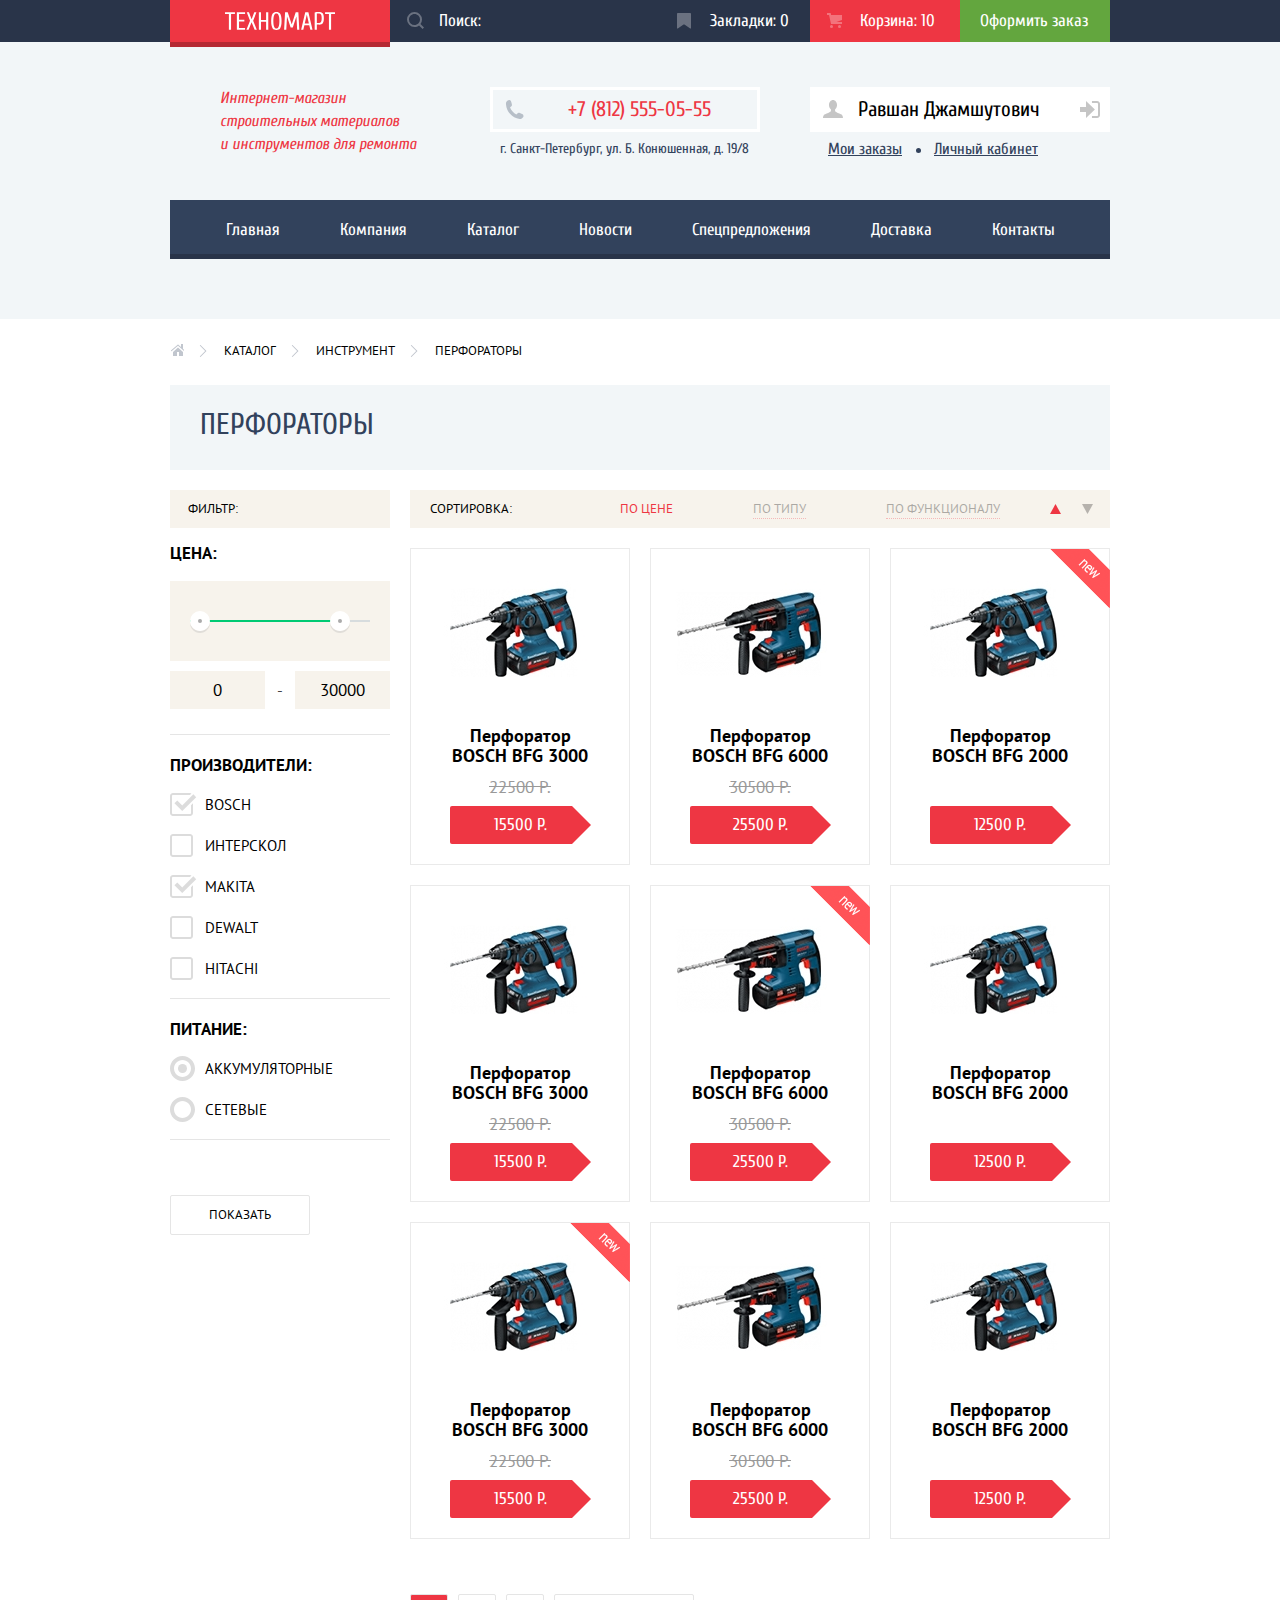
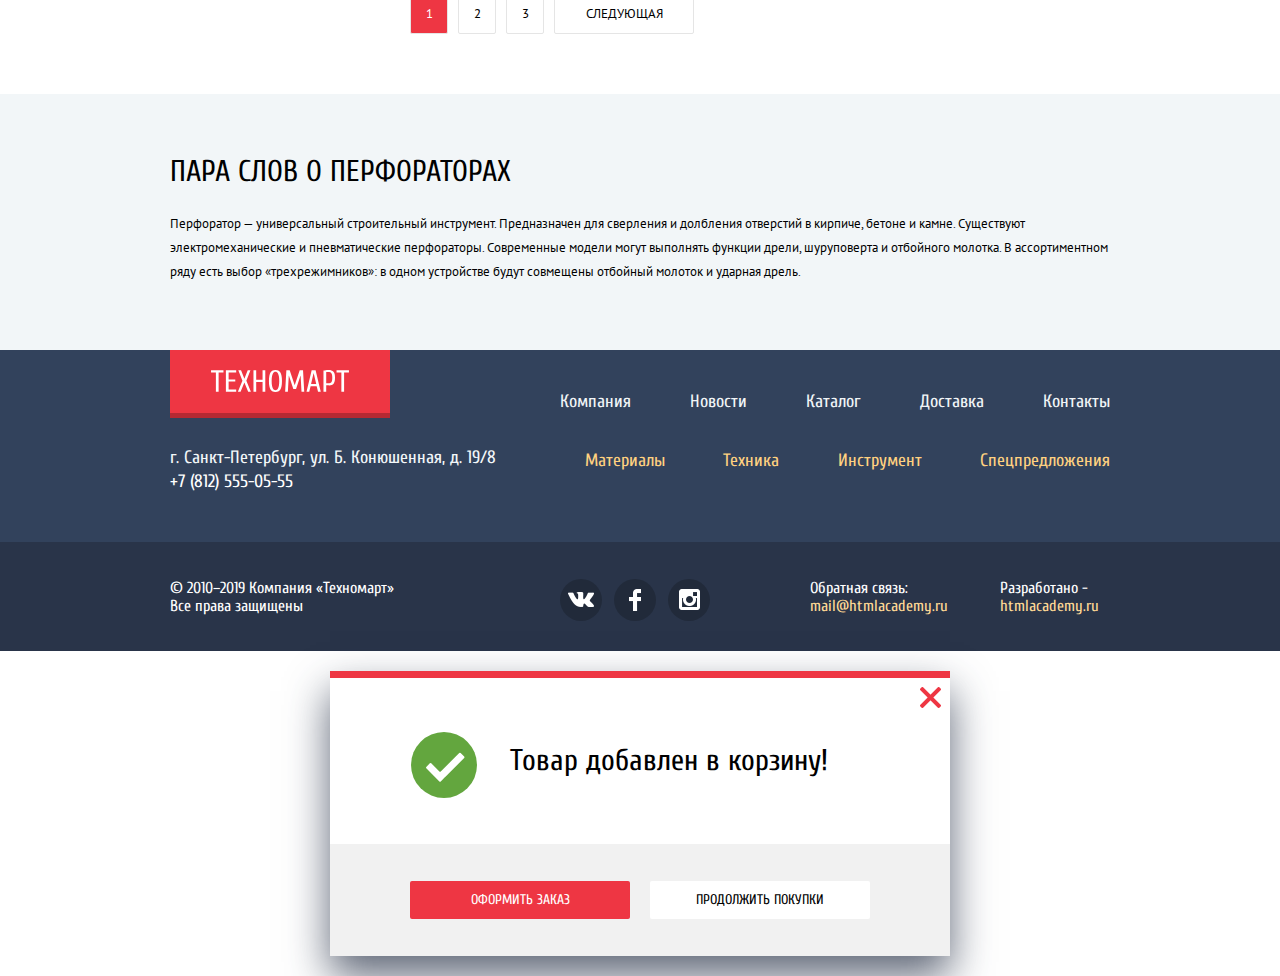
==== catalog.html @ ff00a072 "Правки высоты блоков" ====
<!DOCTYPE html>
<html lang="ru">
	<head>
		<meta charset="UTF-8">
		<title>Техномарт: Каталог</title>
		<link href="https://fonts.googleapis.com/css?family=Cuprum:400,400i,700%7cPT+Sans:400,700&amp;subset=cyrillic" rel="stylesheet">
    	<link rel="stylesheet" href="css/normalize.css">
    	<link rel="stylesheet" href="css/style.css">
	</head>
	<body>
		<header class="catalog-page page-header">
		<div class="header-top-wrapper">
			<div class="header-top container">
				<a href="index.html" class="logo header-logo"><img src="img/svg/logo-technomart.svg" alt="Логотип магазина Техномарт" width="110" height="18"></a>
			
				<form class="search-form" action="https://echo.htmlacademy.ru">
					<input class="user-search" type="search" id="user-search" name="search" placeholder="Поиск:">
					<label class="search-label" for="user-search"><span class="visually-hidden">Поиск</span></label>
				</form>
			
				<a class="bookmarks" href="#">Закладки: 0</a>
				<a class="basket basket-active" href="#">Корзина: 10</a>
				<a class="place-an-order" href="#">Оформить заказ</a>
			</div>
		</div>

		<div class="inner header-middle container">
			<p class="header-description">
				Интернет-магазин<br>
				строительных материалов<br>
				и инструментов для ремонта<br>
			</p>
			<div class="header-contacts">
				<a class="header-phone" href="tel:+78125550555">+7 (812) 555-05-55</a>
				<p>г. Санкт-Петербург, ул. Б. Конюшенная, д. 19/8</p>
			</div>
			<div class="user-navigation">
				<a class="user-name" href="#"><span>Равшан Джамшутович</span></a>
				<ul class="loged-user-navigation">
					<li class="my-orders"><a href="#">Мои заказы</a></li>
					<li class="my-office"><a href="#">Личный кабинет</a></li>
				</ul>
			</div>
		</div>

		<div class="container">
			<nav class="main-navigation">
				<ul class="site-navigation">
					<li><a href="index.html">Главная</a></li>
					<li><a href="#">Компания</a></li>
					<li><a class="current-page">Каталог</a></li>
					<li><a href="#">Новости</a></li>
					<li><a href="#">Спецпредложения</a></li>
					<li><a href="#">Доставка</a></li>
					<li><a href="#">Контакты</a></li>
				</ul>
			</nav>
		</div>
		</header>
		<main>
			<ul class="breadcrumbs container">
				<li><a class="breadcrumb-index" href="index.html"><span class="visually-hidden">Главная</span></a></li>
				<li><a href="#">Каталог</a></li>
				<li><a href="#">Инструмент</a></li>
				<li class="breadcrumbs-current"><a>Перфораторы</a></li>
			</ul>

			<div class="perforators container">

				<h1>Перфораторы</h1>

				<div class="filters-and-catalog">
					<section class="filters">
						<h2 class="visually-hidden">Фильтры товаров</h2>
						<form class="filter" action="https://echo.htmlacademy.ru" method="get">
							<p>Фильтр:</p>
						
							<fieldset class="price-filter">
								<legend>Цена:</legend>
								<div class="price-filter_range-dots">
									<span class="range-dot-min"></span>
									<div class="line"></div>
									<span class="range-dot-max"></span>
									<div class="line-after"></div>
								</div>
								<div class="range-dot-output">
									<div class="range-output range-output-min">
										<label>
											<span class="visually-hidden">Минимальная цена</span>
											<input type="text" class="output-min-price" name="min-price" value="0">
										</label>
									</div>
									<span class="output-spacing">-</span>
									<div class="range-output range-output-max">
										<label>
											<span class="visually-hidden">Максимальная цена</span>
											<input type="text" class="output-max-price" name="max-price" value="30000">
										</label>
									</div>
								</div> 
							</fieldset>
					
							<fieldset class="manufacturers-filter">
								<legend>Производители:</legend>
								<ul>
									<li class="filter-option">
										<input class="visually-hidden filter-input-checkbox" type="checkbox" name="bosch" id="filter-bosch" checked>
										<label for="filter-bosch">Bosch</label>
									</li>
									<li class="filter-option">
										<input class="visually-hidden filter-input-checkbox" type="checkbox" name="interskol" id="filter-interskol">
										<label for="filter-interskol">Интерскол</label>
									</li>
									<li class="filter-option">
										<input class="visually-hidden filter-input-checkbox" type="checkbox" name="makita" id="filter-makita" checked>
										<label for="filter-makita">Makita</label>
									</li>
									<li class="filter-option">
										<input class="visually-hidden filter-input-checkbox" type="checkbox" name="dewalt" id="filter-dewalt">
										<label for="filter-dewalt">Dewalt</label>
									</li>
									<li class="filter-option">
										<input class="visually-hidden filter-input-checkbox" type="checkbox" name="hitachi" id="filter-hitachi">
										<label for="filter-hitachi">Hitachi</label>
									</li>
								</ul>
							</fieldset>
					
							<fieldset class="power-filter">
								<legend>Питание:</legend>
								<ul>
									<li class="filter-option">
										<input class="visually-hidden filter-input-radio" type="radio" name="product-power" value="battery" id="filter-battery" checked>
										<label for="filter-battery">Аккумуляторные</label>
									</li>
									<li class="filter-option">
										<input class="visually-hidden filter-input-radio" type="radio" name="product-power" value="elec" id="filter-elec">
										<label for="filter-elec">Сетевые</label>
									</li>
								</ul>
							</fieldset>
							<button class="btn filter-button" type="submit">Показать</button>
						</form>
					</section>
					
					<div class="sorting-and-catalog">
						
						<div class="sorting">
							<h3>Сортировка:</h3>
							<div class="sorting-categories">
								<a class="sorting-active" href="#">По цене</a>
								<a href="#">По типу</a>
								<a href="#">По функционалу</a>
							</div>
							<div class="sorting-direction">
								<a href="#" class="sorting-up sorting-active">
									<span class="visually-hidden">По возрастанию</span>
									<svg xmlns="http://www.w3.org/2000/svg" width="11" height="10" viewBox="0 0 11 10"><path fill="#231f20" d="M5.5 0L0 10h11z"/></svg>
								</a>	
								<a href="#" class="sorting-down">
									<span class="visually-hidden">По убыванию</span>
									<svg xmlns="http://www.w3.org/2000/svg" width="11" height="10" viewBox="0 0 11 10"><path fill="#231f20" d="M5.5 10L0 0h11"/></svg>
								</a>
							</div>
						</div>
					
					
						<section class="catalog">
							<h2 class="visually-hidden">Список товаров</h2>
							<ul class="catalog-list">
								
								<li class="catalog-item">
									<h3>
										<a class="product-name" href="#">
											Перфоратор BOSCH BFG 3000
										</a>
									</h3>
									
									<div class="catalog-item-img">
										<img src="img/perf3000.jpg" alt="Товар1" width="218" height="170">
									</div>
									<p class="catalog-item-price">
										<span class="old-price">22500 Р.</span>
										<span class="price-btn btn">15500 Р.</span>
									</p>
									<div class="hover-actions">
										<a href="#" class="buy">Купить</a>
										<a href="#" class="to-bookmarks">В закладки</a>
									</div>
								</li>
					
								<li class="catalog-item">
									<h3>
										<a class="product-name" href="#">
											Перфоратор BOSCH BFG 6000
										</a>
									</h3>
									
									<div class="catalog-item-img">
										<img src="img/perf6000.jpg" alt="Товар2" width="218" height="170">
									</div>
									<p class="catalog-item-price">
										<span class="old-price">30500 Р.</span>
										<span class="price-btn btn">25500 Р.</span>
									</p>
									<div class="hover-actions">
										<a href="#" class="buy">Купить</a>
										<a href="#" class="to-bookmarks">В закладки</a>
									</div>
								</li>
					
								<li class="catalog-item">
									<div class="new"><span class="visually-hidden">Новинка</span></div>
									<h3>
										<a class="product-name" href="#">
											Перфоратор BOSCH BFG 2000
										</a>
									</h3>
									
									<div class="catalog-item-img">
										<img src="img/perf2000.jpg" alt="Товар3" width="218" height="170">
									</div>
									<p class="catalog-item-price">
										<span class="price-btn btn">12500 Р.</span>
									</p>
									<div class="hover-actions">
										<a href="#" class="buy">Купить</a>
										<a href="#" class="to-bookmarks">В закладки</a>
									</div>
								</li>
					
								<li class="catalog-item">
									<h3>
										<a class="product-name" href="#">
											Перфоратор BOSCH BFG 3000
										</a>
									</h3>
									
									<div class="catalog-item-img">
										<img src="img/perf3000.jpg" alt="Товар4" width="218" height="170">
									</div>
									<p class="catalog-item-price">
										<span class="old-price">22500 Р.</span>
										<span class="price-btn btn">15500 Р.</span>
									</p>
									<div class="hover-actions">
										<a href="#" class="buy">Купить</a>
										<a href="#" class="to-bookmarks">В закладки</a>
									</div>
								</li>
					
								<li class="catalog-item">
									<div class="new"><span class="visually-hidden">Новинка</span></div>
									<h3>
										<a class="product-name" href="#">
											Перфоратор BOSCH BFG 6000
										</a>
									</h3>
									
									<div class="catalog-item-img">
										<img src="img/perf6000.jpg" alt="Товар5" width="218" height="170">
									</div>
									<p class="catalog-item-price">
										<span class="old-price">30500 Р.</span>
										<span class="price-btn btn">25500 Р.</span>
									</p>
									<div class="hover-actions">
										<a href="#" class="buy">Купить</a>
										<a href="#" class="to-bookmarks">В закладки</a>
									</div>
								</li>
					
								<li class="catalog-item">
									<h3>
										<a class="product-name" href="#">
											Перфоратор BOSCH BFG 2000
										</a>
									</h3>
									
									<div class="catalog-item-img">
										<img src="img/perf2000.jpg" alt="Товар6" width="218" height="170">
									</div>
									<p class="catalog-item-price">
										<span class="price-btn btn">12500 Р.</span>
									</p>
									<div class="hover-actions">
										<a href="#" class="buy">Купить</a>
										<a href="#" class="to-bookmarks">В закладки</a>
									</div>
								</li>
					
								<li class="catalog-item">
									<div class="new"><span class="visually-hidden">Новинка</span></div>
									<h3>
										<a class="product-name" href="#">
											Перфоратор BOSCH BFG 3000
										</a>
									</h3>
									
									<div class="catalog-item-img">
										<img src="img/perf3000.jpg" alt="Товар7" width="218" height="170">
									</div>
									<p class="catalog-item-price">
										<span class="old-price">22500 Р.</span>
										<span class="price-btn btn">15500 Р.</span>
									</p>
									<div class="hover-actions">
										<a href="#" class="buy">Купить</a>
										<a href="#" class="to-bookmarks">В закладки</a>
									</div>
								</li>
					
								<li class="catalog-item">
									<h3>
										<a class="product-name" href="#">
											Перфоратор BOSCH BFG 6000
										</a>
									</h3>
									
									<div class="catalog-item-img">
										<img src="img/perf6000.jpg" alt="Товар8" width="218" height="170">
									</div>
									<p class="catalog-item-price">
										<span class="old-price">30500 Р.</span>
										<span class="price-btn btn">25500 Р.</span>
									</p>
									<div class="hover-actions">
										<a href="#" class="buy">Купить</a>
										<a href="#" class="to-bookmarks">В закладки</a>
									</div>
								</li>
					
								<li class="catalog-item">
									<h3>
										<a class="product-name" href="#">
											Перфоратор BOSCH BFG 2000
										</a>
									</h3>
									<div class="hover-actions">
										<a href="#" class="buy">Купить</a>
										<a href="#" class="to-bookmarks">В закладки</a>
									</div>
									
									<p class="catalog-item-price">
										<span class="price-btn btn">12500 Р.</span>
									</p>
									<div class="catalog-item-img">
										<img src="img/perf2000.jpg" alt="Товар9" width="218" height="170">
									</div>
								</li>
							</ul>
						</section>
					</div>
				</div>
			</div>

				<div class="container">
					<ul class="pagination-list">
						<li><a class="pagination-item pagination-item-current">1</a></li>
						<li><a class="pagination-item" href="#">2</a></li>
						<li><a class="pagination-item" href="#">3</a></li>
						<li><a class="pagination-item pagination-next" href="#">Следующая</a></li>
					</ul>
				</div>
			

			<section class="about-perforators">
				<div class="container">
					<h2>Пара слов о перфораторах</h2>
					<p>
						Перфоратор — универсальный строительный инструмент. 
						Предназначен для сверления и долбления отверстий в кирпиче, бетоне и камне.
						Существуют электромеханические и пневматические перфораторы. 
						Современные модели могут выполнять функции дрели, шуруповерта и отбойного молотка. 
						В ассортиментном ряду есть выбор «трехрежимников»: 
						в одном устройстве будут совмещены отбойный молоток и ударная дрель.
					</p>
				</div>
			</section>

		</main>
		<footer class="main-footer">
			<div class="footer-top container">
				<div class="footer-top-contacts">
					<a class="logo footer-logo"><img src="img/svg/logo-technomart.svg" alt="Логотип магазина Техномарт" width="138" height="23"></a>
					<p> 
						г. Санкт-Петербург, ул. Б. Конюшенная, д. 19/8 <br>
						<a href="tel:+78125550555">+7 (812) 555-05-55</a>
					</p>
				</div>
				<nav class="footer-navigation">
					<ul class="nav-top">
						<li><a href="#">Компания</a></li>
						<li><a href="#">Новости</a></li>
						<li><a href="#">Каталог</a></li>
						<li><a href="#">Доставка</a></li>
						<li><a href="#">Контакты</a></li>
					</ul>
					<ul class="nav-bottom">
						<li><a href="#">Материалы</a></li>
						<li><a href="#">Техника</a></li>
						<li><a href="#">Инструмент</a></li>
						<li><a href="#">Спецпредложения</a></li>
					</ul> 
				</nav>
			</div>
			<div class="footer-bottom">
				<div class="container">
					<p class="copyright">
						© 2010–2019 Компания «Техномарт» <br>
						Все права защищены
					</p>
					<ul class="social">
						<li><a class="vk" href="https://vk.com"><span class="visually-hidden">Вконтакте</span></a></li>
						<li><a class="facebook" href="https://www.facebook.com"><span class="visually-hidden">Фейсбук</span></a></li>
						<li><a class="instagram" href="https://www.instagram.com"><span class="visually-hidden">Инстаграм</span></a></li>
					</ul>
					<p class="feedback">
						Обратная связь: <br>
						<a href="#">mail@htmlacademy.ru</a>
					</p>
					<p class="developed">
						Разработано - <br>
						<a href="https://htmlacademy.ru/intensive/htmlcss">htmlacademy.ru</a>
					</p>
				</div>
			</div>
		</footer>

		<section class="modal modal-added">
			<div class="added-bg">
				<h2 class="visually-hidden">Товар добавлен</h2>
				<!-- Значок -->
				<p class="item-added">Товар добавлен в корзину!</p>
			</div>
			<div class="added-btns">			
				<a class="btn order-btn" href="#">Оформить заказ</a>			
				<button class="btn button-continue" type="button">Продолжить покупки</button>
			</div>
			<button class="modal-close" type="button"><span class="visually-hidden">Закрыть</span></button>
		</section>
	</body>
</html>
---- css/style.css ----
body {
	min-width: 960px;

	margin: 0;
	padding: 0;

	font-family: "PT Sans", sans-serif;
	font-size: 14px;
	line-height: 24px;
	color: #000000;

	background-color: #ffffff;
}

a {
	text-decoration: none;
	color: #ffffff;
}

img {
	max-width: 100%;
	height: auto;
}

.visually-hidden:not(:focus):not(:active),
input[type="checkbox"].visually-hidden,
input[type="radio"].visually-hidden {
	 position: absolute;

	 width: 1px;
	 height: 1px;
	 margin: -1px;
	 border: 0;
	 padding: 0;

	 white-space: nowrap;

	 clip-path: inset(100%);
	 clip: rect(0 0 0 0);
	 overflow: hidden;
}

.container {
	width: 940px;

	margin: 0 auto;
	padding: 0 10px;
}

.btn {
	display: block;
	box-sizing: border-box;
	padding: 10px 0;
	text-align: center;
	background-color: #ee3643;

	font-family: Cuprum, sans-serif;
	color: #ffffff;
	font-size: 14px;
	line-height: 18px;
	text-transform: uppercase;
	border: none;
	border-radius: 2px; 
}

.btn:hover,
.btn:focus {
	background-color: #ca2c37;
}

.btn:active {
	background-color: #ba2732;
}

.page-header {
	font-family: Cuprum, sans-serif;
	font-size: 17px;
	line-height: 17px;
	color: #ffffff;

	padding-bottom: 60px;
	margin-bottom: 60px;

	background-color: #f2f6f8;
}

.catalog-page.page-header {
	margin-bottom: 23px;
}

.page-header .container {
	display: flex;
}

.header-top-wrapper {
	background-color: #293449;
}

.header-top {
	margin-bottom: 45px;
}

.header-top a {
	color: #ffffff;
}

.header-top a:active:not(.logo) {
	opacity: 0.6;
}

.logo{
	background-color: #ee3643;
	box-shadow: 0 5px 0 #b52933;
}

.logo:hover,
.logo:focus {
	background-color: #ca2c37;
}

.logo:active {
	background-color: #ba2732;
}

.header-logo {
	display: flex;
	align-items: center;
	justify-content: center;
	width: 220px;
	height: 42px;
}

.search-form {
	position: relative;
	width: 270px;
}

.search-form label {
	position: absolute;
	top: 12px;
	left: 17px;

	width: 17px;
	height: 17px;

	background-image: url("../img/svg/icon-search.svg");
	background-repeat: no-repeat;
	background-position: center;

	opacity: 0.3;
}

.user-search {
	font-family: Cuprum, sans-serif;
	width: 100%;
	min-height: 42px;

	padding-top: 12px;
	padding-bottom: 12px;
	padding-left: 49px;

	color: #000000;
	font-size: 17px;
	line-height: 18px;

	background-color: transparent;
	border: none;
}
.user-search:hover {
	background-color: #212a3a;
}

.user-search:hover+label {
	opacity: 1;
}

.user-search:focus+label {
	opacity: 1;
	background-image: url("../img/svg/icon-search-1.svg");
}

.user-search::placeholder {
	font: inherit;
	color: #ffffff;
}

.search-form input:focus {
	outline: none;
	background-color: #ffffff;
}

.bookmarks,
.basket {
	display: block;
	position: relative;
	box-sizing: border-box;
	width: 150px;
	padding-top: 12px;
	padding-bottom: 12px;
	padding-left: 50px; 
}

.bookmarks:hover,
.bookmarks:focus,
.basket:hover,
.basket:focus {
	background-color: #212a3a;
}

.bookmarks:active,
.basket:active {
	background-color: #161d29;
}

.bookmarks::before {
	content: "";

	position: absolute;
	top: 13px;
	left: 17px;

	width: 14px;
	height: 16px;
	opacity: 0.3;
	background-image: url("../img/svg/icon-bookmark.svg")
}

.basket::before {
	content: "";

	position: absolute;
	top: 13px;
	left: 17px;

	width: 15px;
	height: 15px;
	opacity: 0.3;
	background-image: url("../img/svg/icon-cart.svg")
}

.bookmarks:hover::before,
.bookmarks:focus::before,
.basket:hover::before,
.basket:focus::before {
	opacity: 1;
}

.basket-active {
	background-color: #ee3643;
}

.basket-active:hover,
.basket-active:focus {
	background-color: #ca2c37;
}

.basket-active:active {
	background-color: #ba2732;
}

.place-an-order {
	display: block;
	box-sizing: border-box;
	
	width: 150px;

	padding: 12px 20px;

	background-color: #63a63e;
}

.place-an-order:hover,
.place-an-order:focus {
	background-color: #5fbb2d;
}

.place-an-order:active {
	background-color: #518534;
}

.header-middle {
	margin-bottom: 40px;
}

.inner.header-middle {
	margin-bottom: 30px;
}

.header-description {
	box-sizing: border-box;
	width: 300px;
	
	margin: 0;
	padding: 0 50px; 

	font-family: Cuprum, sans-serif;
	font-size: 16px;
	line-height: 23px;
	font-style: italic;
	color: #ee3643;
}

.header-contacts {
	width: 300px;

	margin-left: auto; 
}

.header-contacts p {
	margin: 0;
	margin-top: 5px;
}

.header-phone {
	position: relative;
	display: block;
	box-sizing: border-box;

	padding-left: 75px;
	padding-top: 9px;
	padding-bottom: 9px;

	width: 270px;
	font-size: 21px;
	line-height: 21px;
	color: #ee3643;

	border: 3px solid #ffffff;
}

.header-phone::before {
	content: "";
	position: absolute;
	top: 10px;
	left: 12px;

	width: 19px;
	height: 19px;
	
	background-image: url("../img/svg/icon-phone.svg");
}

.header-contacts p {
	padding-left: 10px;

	font-size: 14px;
	line-height: 24px;
	color: #32425c;
}

.user-navigation,
.site-navigation,
.loged-user-navigation {
	list-style: none;
}

.user-navigation {
	display: flex;
	flex-wrap: wrap;
	justify-content: space-between;
	width: 300px;
	
	margin: 0;
	margin-left: auto;
	padding: 0;
}

.user-navigation a {
	position: relative;
	display: block;
	box-sizing: border-box;
	background-color: #ffffff;

	color: #000000;
	font-size: 21px;
	line-height: 21px;

	padding-top: 12px;
	padding-bottom: 12px;
}

.login-link {
	width: 121px;
	padding-left: 50px;
	margin-left: 20px;
}

.login-link::before {
	content: "";

	position: absolute;
	top: 14px;
	left: 14px;

	width: 20px;
	height: 17px;

	background-image: url("../img/svg/icon-login.svg");
}

.registration-link {
	width: 150px;

	padding-left: 25px;
}

.login-link:hover span,
.registration-link:hover span {
	color: #ee3643;
}

.login-link:hover::before {
	background-image: url(../img/svg/icon-login-1.svg);
}

.login-link:active::before {
	background-image: url(../img/svg/icon-login.svg);
}

.login-link:active span,
.registration-link:active span {
	color: #000000;
	opacity: 0.3;
}

.user-name {
	position: relative;
	display: block;
	width: 100%;
	
	padding: 13px 0;
	padding-left: 48px;
}

.user-name::before {
	content: "";

	position: absolute;
	left: 13px;
	top: 13px;

	width: 20px;
	height: 18px;
	background-image: url("../img/svg/icon-user.svg");
	background-repeat: no-repeat;
	background-position: center;
}

.user-name::after {
	content: "";

	position: absolute;
	top: 14px;
	right: 10px;
	
	width: 20px;
	height: 17px;
	background-image: url("../img/svg/icon-login.svg");
	background-repeat: no-repeat;
	background-position: center;
}

.user-name:hover::before,
.user-name:focus::before {
	background-image: url("../img/svg/icon-user-1.svg");
}

.user-name:hover::after,
.user-name:focus::after {
	background-image: url("../img/svg/icon-login-1.svg");
}

.user-name:active::before {
	background-image: url("../img/svg/icon-user.svg");
}

.user-name:active::after {
	background-image: url("../img/svg/icon-login.svg");
}

.user-name:active span {
	opacity: 0.3;
}

.loged-user-navigation {
	display: flex;
	padding: 0;
	margin: 0; 
}

.loged-user-navigation a{
	padding-top: 8px;

	font-family: Cuprum, sans-serif;
	color: #32425c;
	text-decoration: underline;
	font-size: 16px;
	line-height: 18px;
	background: transparent;
}

.my-orders {
	position: relative;
	margin-left: 18px;
}

.my-orders::after {
	content: "";

	position: absolute;
	right: -19px;
	top: 16px;
	width: 5px;
	height: 5px;
	background-color: #32425c;
	border-radius: 50%; 
}

.my-office {
	margin-left: 32px;
}

.loged-user-navigation a:hover {
	color: #ee3643;
}

.loged-user-navigation a:active {
	color: #32425c;
	opacity: 0.3;
}

.user-name {
	font-family: Cuprum, sans-serif;
	color: #000000;
	font-size: 21px;
	line-height: 21px;

	background-color: #ffffff;
}

.main-navigation {
	display: flex;
	width: 940px;
	background-color: #32425c;
	box-shadow: inset 0 -5px 0 #293449;
}

.site-navigation {
	display: flex;

	flex-wrap: wrap;
	padding: 0;
	margin: 0 auto;
}

.site-navigation a {
	display: block;
	vertical-align: center;
	padding: 21px 30px;
	color: #ffffff;
	font-size: 17px;
	line-height: 17px;

}

.site-navigation a:hover,
.site-navigation a:focus {
	background-color: #293449;
}

.site-navigation a:active {
	background-color: #1d2739;

	opacity: 0.5;
}

.suggestions {
	margin-bottom: 53px;
}

.categories {
	display: flex;
	list-style: none;

	margin: 0;
	margin-bottom: 20px;
	padding: 0;
}

.category {
	width: 300px;
	padding-bottom: 23px;
}

.category-btn {
	display: block;

	width: 135px;

	margin-left: 25px;
}

.category h3 {
	margin: 0;
	padding-top: 22px;
	padding-left: 23px;
	padding-bottom: 10px;

	font-family: Cuprum, sans-serif;
	color: #ffffff;
	font-size: 24px;
	line-height: 30px;
	font-weight: 700;

}

.materials {
	position: relative;
	margin-right: 20px; 

	background-color: #ffbf47;
	background-image: url("../img/png/icon-1.png");
	background-position: 213px 31px;
	background-repeat: no-repeat;

}

.tool {
	margin-right: 20px; 

	background-color: #3bbce3;
	background-image: url("../img/png/icon-2.png");
	background-repeat: no-repeat;
	background-position: 197px 31px;
}

.equipment {
	background-color: #dc91d8;
	background-image: url("../img/png/icon-3.png");
	background-repeat: no-repeat;
	background-position: 190px 31px;
}

.slider-and-advantages {
	display: flex;
}

.advantages {
	list-style: none;

	margin: 0;
	margin-left: auto;
	padding: 0;
}

.discounts {
	margin-bottom: 20px;

	background-color: #8ed78f;
	background-image: url("../img/png/icon-4.png");
	background-repeat: no-repeat;
	background-position: 196px 26px;
}

.free-delivery {
	background-color: #ffc047;
	background-image: url("../img/png/icon-5.png");
	background-repeat: no-repeat;
	background-position: 191px 31px;
}

.category-btn {
	background-color: rgba(0, 0 , 0, 0.1);
}

.category-btn:hover,
.category-btn:focus {
	background-color: rgba(0, 0 , 0, 0.2);
}

.category-btn:active {
	background-color: rgba(0, 0 , 0, 0.3);
}

.slider {
	position: relative;
	width: 620px;
	margin-right: auto;
}

.slider-item {
	display: flex;
	flex-direction: column;
	min-height: 266px;
}

.slider-item .btn {
	margin-top: auto;
	margin-bottom: 22px;
	margin-left: 25px;

	width: 195px;
}

.slider-title h3 {
	margin: 0;
	padding: 0;
	padding-top: 26px;
	padding-bottom: 5px;

	font-family: Cuprum, sans-serif;
	color: #ffffff;
	font-size: 36px;
	line-height: 30px;
	font-weight: 700;
	text-transform: uppercase;
}

.slider-title {
	margin-left: 25px;
}

.slider-title p {
	margin: 0;
	padding: 0;
	color: #ffffff;
	font-size: 18px;
}

.slider-back {
	position: absolute;
	z-index: 1;
	left: 25px;
	top: 50%;

	margin-top: -20px;

	width: 22px;
	height: 40px;
	
	background-color: transparent;
	background-image: url("../img/svg/icon-left.svg");
	background-repeat: no-repeat;
	background-position: center;

	border: none;
}

.slider-next {
	position: absolute;
	z-index: 1;
	right: 22px;
	top: 50%;

	margin-top: -20px;

	width: 22px;
	height: 40px;
	
	background-color: transparent;
	background-image: url("../img/svg/icon-right.svg");
	background-repeat: no-repeat;
	background-position: center;

	border: none;
}

.slider-drills {
	background-image: url("../img/slider2.jpg");
	background-repeat: no-repeat;
	background-size: cover; 
}

.slider-perforators {
	display: none;
	background-image: url("../img/slider1.jpg");
	background-repeat: no-repeat;
	background-size: cover; 
}

.popular-title {
	background-color: #f9f5f0;
}

.popular-title {
	display: flex;
	margin-bottom: 20px;
}

.popular-title .btn {
	width: 253px;
	margin-top: auto;
	margin-bottom: auto;
	margin-left: auto;
	margin-right: 25px;
}

.popular-title h2 {
	margin: 0;
	margin-top: 30px;
	margin-bottom: 30px;
	margin-left: 30px;

	font-family: Cuprum, sans-serif;
	color: #32425c;
	font-size: 30px;
	line-height: 30px;
	font-weight: 400;
	text-transform: uppercase;
}

.popular-list {
	display: flex;
	flex-wrap: wrap;

	margin: 0;
	padding: 0;

	list-style: none;
}

.popular-manufacturers {
	margin-bottom: 60px;
}

.popular-manufacturers-list {
	display: flex;
	flex-wrap: wrap;

	margin: 0;
	padding: 0;

	list-style: none;
}

.manufacturer {
	display: flex;
	width: 218px;
	min-height: 145px;
	margin-right: 20px;
	margin-bottom: 20px;

	background-color: #ffffff;
	border: 1px solid #e5e5e5;
}

.manufacturer a {
	margin: auto;
}

.manufacturer:nth-child(4n) {
	margin-right: 0;
}

.manufacturer:hover,
.manufacturer:focus {
	box-shadow: 0 10px 25px rgba(41, 52, 73, 0.5);
}

.manufacturer:active {
	box-shadow: 0 4px 10px rgba(41, 52, 73, 0.5);
	opacity: 0.3;
}

.services {
	margin-bottom: 80px;
	padding-top: 65px;
	padding-bottom: 5px; 

	background-color: #f4f8f9;
}

.services h2 {
	margin: 0;
	margin-bottom: 25px;
	padding: 0;

	font-family: Cuprum, sans-serif;
	color: #000000;
	font-size: 30px;
	line-height: 30px;
	font-weight: 400;
	text-transform: uppercase;
}

.services h3 {
	margin: 0;
	font-family: Cuprum, sans-serif;
	color: #32425c;
	font-size: 36px;
	line-height: 36px;
	font-weight: 400;
	text-transform: uppercase;
}

.services p {
	margin: 0;
	font-size: 13px;
	line-height: 24px;
}

.service-change {
	display: flex;

	padding-top: 65px;
}

.services-change-buttons {
	position: relative;
	display: flex;
	flex-direction: column;

	width: 240px;

	margin-right: auto;
}

.services-change-buttons::after {
	content: "";

	position: absolute;
	left: 100%;
	bottom: 50px;

	margin-left: -10px;

	width: 10px;
	height: 280px;

	background-image: url("../img/png/shadow1.png");
	background-repeat: no-repeat;
	background-position: 0 0;
}

.service-change-description {
	width: 620px;

	margin-left: auto;
}

.service-btn {
	box-sizing: border-box;
	padding: 16px 0;
	padding-left: 22px;

	font-family: Cuprum, sans-serif;
	color: #ffffff;
	font-size: 21px;
	line-height: 30px;
	font-weight: 700;
	text-align: left;

	background-color: #32425c;

	border: none;
}

.service-btn:hover,
.service-btn:focus {
	background-color: #293449;
} 

.service-btn-active {
	font-family: Cuprum, sans-serif;
	color: #32425c;
	font-size: 21px;
	line-height: 30px;
	font-weight: 700;

	background-color: #ffffff;
}

.service-btn-active:hover,
.service-btn-active:focus {
	color: #ffffff;
	
	background-color: #293449;
}

.service {
	min-height: 283px;
}

.service h3 {
	margin-bottom: 28px;
}

.service p {
	width: 300px;
}

.delivery {
	background-image: url("../img/png/delivery.png");
	background-repeat: no-repeat;
	background-position: 100%, 50%;
}

.warranty {
	display: none;
	background-image: url("../img/png/guarantee.png");
	background-repeat: no-repeat;
	background-position: 100%, 50%;
}

.credit {
	display: none;
	background-image: url("../img/png/credit.png");
	background-repeat: no-repeat;
	background-position: 100%, 50%;
}

.columns.container {
	display: flex;
	margin-bottom: 88px;
}

.about-us {
	display: flex;
	flex-direction: column;
	width: 540px;
}

.about-us h2 {
	font-family: Cuprum, sans-serif;
	font-size: 30px;
	line-height: 30px;
	text-transform: uppercase;
	font-weight: 400;

	margin: 0;
	margin-bottom: 25px;
	padding: 0;
}

.about-us ul {
	list-style: none;

	padding: 0;
	padding-left: 35px;
	margin: 0;
	margin-bottom: 35px;

	font-family: Cuprum, sans-serif;
	font-size: 18px;
	line-height: 20px;
}

.about-us li {
	position: relative;
	display: block;
	margin-bottom: 20px;
}

.about-us li:last-child {
	margin-bottom: 0;
} 

.about-us li::before {
	content: "";

	position: absolute;
	top: 8px;
	left: -36px;
	width: 25px;
	height: 2px;
	background-color: #ee3643;
}

.about-us p {
	margin: 0;
	margin-bottom: 22px;
	padding: 0;
}

.about-us .btn {
	width: 220px;
	margin-top: auto;
}

.contacts {
	display: flex;
	flex-direction: column;
	width: 300px;

	margin-left: auto;
}

.contacts h2 {
	font-family: Cuprum, sans-serif;
	font-size: 30px;
	line-height: 30px;
	text-transform: uppercase;
	font-weight: 400;

	margin: 0;
	margin-bottom: 25px;
	padding: 0;
}

.contacts p {
	margin: 0;
	margin-bottom: 30px;
	padding: 0;
}

.contacts a {
	display: block;
}

.contacts .btn {
	width: 100%;

	margin-top: auto;
}

.breadcrumbs {
	display: flex;
	flex-wrap: wrap;

	list-style: none;

	padding: 0;
	margin-bottom: 25px;
}

.breadcrumbs li {
	position: relative;
	margin-right: 40px;
}

.breadcrumbs li::before {
	content: "";

	position: absolute;
	left: -25px;
	top: 3px;

	width: 8px;
	height: 12px;

	background: url("../img/svg/icon-right-small.svg");
}

.breadcrumbs li:first-child::before {
	display: none;
}

.breadcrumbs a {
	display: block;

	color: #000000;
	font-size: 13px;
	line-height: 18px;
	text-transform: uppercase;
}

.breadcrumb-index {
	width: 14px;
	height: 14px;

	background-image: url(../img/svg/icon-home.svg);
	background-repeat: no-repeat;
	background-position: 0 2px;
}

.perforators {
	margin-bottom: 35px;
}

.perforators h1 {
	box-sizing: border-box;
	width: 940px;

	margin: 0;
	margin-bottom: 20px;
	padding: 30px;
	padding-top: 25px; 
	padding-right: 0;

	font-family: Cuprum, sans-serif;
	color: #32425c;
	font-size: 30px;
	line-height: 30px;
	font-weight: 400;
	text-transform: uppercase;

	background-color: #f2f6f8;
}

.filters-and-catalog {
	display: flex;
}

.filters {
	width: 220px;
}

.filters fieldset {
	border: none;
	border-bottom: 1px solid #e5e5e5;  

	margin: 0;
	margin-bottom: 15px;
	padding: 0;
}

fieldset.power-filter {
	margin-bottom: 55px;
}

.filters legend {
	color: #000000;
	font-size: 17px;
	line-height: 30px;
	text-transform: uppercase;
	font-weight: 700;

	margin-bottom: 13px;
}

.filter p {
	box-sizing: border-box;
	margin: 0;
	margin-bottom: 10px;
	padding: 10px 0;
	padding-left: 18px;

	color: #000000;
	font-size: 13px;
	line-height: 18px;
	text-transform: uppercase;

	background-color: #f7f3ec;
}

.filter-option {
	margin-bottom: 17px;
}

.price-filter_range-dots {
	position: relative;
	height: 80px;
	margin-bottom: 10px;

	background-color: #f7f3ec;
}

.range-dot-min {
	display: block;
	position: absolute;
	z-index: 1;

	width: 20px;
	height: 22px;

	top: 30px;
	left: 20px;

	background-image: url("../img/svg/filter-button.svg");
	background-repeat: no-repeat;
	background-position: 0 0;
}

.line {
	position: absolute;
	top: 50%;
	left: 20px;

	margin-top: -1px;

	width: 152px;
	height: 2px;
	background-color: #00ca74;

}

.range-dot-max {
	display: block;
	position: absolute;
	z-index: 1;

	width: 20px;
	height: 22px;

	top: 30px;
	right: 40px;

	background-image: url("../img/svg/filter-button.svg");
	background-repeat: no-repeat;
	background-position: 0 0;
}

.line-after {
	position: absolute;
	top: 50%;
	right: 20px;

	margin-top: -1px;

	width: 30px;
	height: 2px;
	background-color: #d7dcde;
}

.range-dot-output {
	display: flex;
	justify-content: space-between;
	align-items: center;

	margin-bottom: 25px;
}

.range-output input {
	width: 95px;

	padding: 10px 0;

	background-color: #f7f3ec;
	border: none;

	color: #000000;
	font-size: 17px;
	line-height: 18px;
	text-align: center;
}

.output-spacing {
	color: #444444;
	font-size: 16px;
	line-height: 18px;
}

.filter-input-checkbox + label,
.filter-input-radio + label {
	font-size: 15px;
	line-height: 20px;
	text-transform: uppercase;
}


.filter-input-checkbox:disabled::before,
.filter-input-radio:disabled::before {
	opacity: 0.4;
}

.filter-input-checkbox:disabled + label,
.filter-input-radio:disabled + label {
	opacity: 0.4;
}

.manufacturers-filter ul {
	list-style: none;

	margin: 0;
	padding: 0;
	padding-left: 35px;
}

.manufacturers-filter li {
	position: relative;
}

.filter-input-checkbox + label::before {
	content: "";

	position: absolute;
	left: -35px;

	width: 27px;
	height: 23px;

	background-image: url("../img/svg/checkbox-off.svg");
	background-repeat: no-repeat;
	background-position: 0 0;
	opacity: 0.6;
}

.filter-input-checkbox:not([disabled]) + label:hover::before,
.filter-input-checkbox:not([disabled]):focus + label::before  {
	opacity: 1;
}

.filter-input-checkbox:checked + label::before {
	background-image: url("../img/svg/checkbox-on.svg");
}

.power-filter ul {
	list-style: none;

	margin: 0;
	padding: 0;
	padding-left: 35px;
}

.power-filter li {
	position: relative;
}

.filter-input-radio + label::before {
	content: "";

	position: absolute;
	left: -35px;
	top: -1px;

	width: 25px;
	height: 25px;

	background-image: url("../img/svg/radio-off.svg");
	background-repeat: no-repeat;
	background-position: 0 0;
	opacity: 0.6;
}

.filter-input-radio:not([disabled]) + label:hover::before,
.filter-input-radio:not([disabled]):focus + label::before {
	opacity: 1;
}

.filter-input-radio:checked + label::before {
	background-image: url("../img/svg/radio-on.svg");
}

.filter-button {
	font-family: "PT Sans", sans-serif;

	width: 140px;
	padding: 10px 0;

	color: #000000;
	font-size: 13px;
	line-height: 18px;

	background-color: #ffffff;
	border: 1px solid #e5e5e5;
}

.filter-button:hover,
.filter-button:focus {
	background-color: #ffffff;
	border-color: #d5d5d5;
}


.sorting-and-catalog {
	width: 700px;
	margin-left: auto;
}

.catalog-list {
	display: flex;
	flex-wrap: wrap;

	list-style: none;

	margin: 0;
	padding: 0;
}

.hover-actions {
	position: absolute;
	
	left: 50%;

	display: none;
	flex-direction: column;
	justify-content: center;

	width: 218px;
	height: 165px;

	margin-left: -109px;
	min-height: 85px;

	background-color: #ffffff
}

.catalog-item:hover .hover-actions {
	display: flex;
}

.buy {
	position: relative;
	display: block;
	box-sizing: border-box;
	width: 135px;

	margin: 0 auto;
	margin-bottom: 8px;
	padding: 10px 0;

	background-color: #63a63e;

	box-shadow: inset 0 -3px 0 #367315;
	border-radius: 2px;

	font-family: Cuprum, sans-serif;
	font-size: 14px;
	line-height: 18px;
	text-transform: uppercase;
	text-align: center;
}

.buy::before {
	content: "";

	position: absolute;
	top: 10px;
	left: 14px;

	width: 15px;
	height: 15px;

	background-image: url("../img/svg/icon-cart.svg");
	background-repeat: no-repeat;
	background-position: 0 0;
	opacity: 0.3;
}

.buy:hover,
.buy:focus {
	background-color: #5fbb2d;
}

.buy:hover::before,
.buy:focus::before {
	opacity: 1;
}

.buy:active {
	background-color: #518534;
}

.to-bookmarks {
	display: block;
	box-sizing: border-box;
	width: 135px;

	margin: 0 auto;
	padding: 10px 0;

	border: 3px solid #63a63e;
	border-radius: 2px;

	color: #32425c;
	font-family: Cuprum, sans-serif;
	font-size: 14px;
	line-height: 18px;
	text-transform: uppercase;
	text-align: center;
}

.to-bookmarks:hover,
.to-bookmarks:focus {
	border-color: #32425c;
}

.to-bookmarks:active {
	opacity: 0.3;
}

.catalog-item {
	position: relative;
	display: flex;
	flex-direction: column;
	width: 218px;

	margin-right: 20px;
	margin-bottom: 20px;

	background-color: #ffffff;
	border: 1px solid #eaeaea;
}


.new {
	position: absolute;
	z-index: 1;

	top: 0;
	right: -1px;

	width: 60px;
	height: 59px;

	background-image: url("../img/svg/new_flag.svg");
	background-position: 0 0;
	background-repeat: no-repeat;
}

.catalog-item h3 {
	order: 2;

	width: 160px;

	font-size: 18px;
	line-height: 20px;
	font-weight: 700;
	text-align: center;

	margin: 0 auto;
	/*margin-top: 11px;*/
	margin-bottom: 12px;
	padding: 0;
}

.catalog-item:nth-child(3n) {
	margin-right: 0;
}

.catalog-item-price {
	display: flex;
	flex-direction: column;
	align-items: center;
	order: 3;
	margin-top: auto;
	margin-bottom: 20px;
}

.catalog-item.popular-item {
	margin-right: 20px;
}

.catalog-item.popular-item:last-child {
	margin-right: 0;
}

.catalog-item:hover,
.catalog-item:focus {
	box-shadow: 0 10px 25px rgba(41, 52, 73, 0.5);
}

.product-name {
	color: #000000;
	font-size: 18px;
	line-height: 20px;
	font-weight: 700;
	text-align: center;
}

.old-price {
	margin-bottom: 10px;

	color: #999999;
	font-size: 17px;
	line-height: 18px;
	text-decoration: line-through;
}

.price-btn {
	position: relative;
	width: 140px;
	font-size: 17px;
}

.price-btn::after {
	content: "";

	position: absolute;
	top: 0;
	right: -20px;

	border: 19px solid white;
	border-left-color: #ee3643;
}

.price-btn:hover::after,
.price-btn:focus::after {
	border-left-color: #ca2c37;
}

.price-btn:active::after {
	border-left-color: #ba2732;
}

.sorting {
	display: flex;
	align-items: center;
	margin-bottom: 20px;

	background-color: #f7f3ec;
}

.sorting-categories {
	display: flex;
	justify-content: space-between;
	width: 380px;
	margin-left: auto;
	margin-right: 50px;
}


.sorting-direction {
	display: flex;
	justify-content: space-between;
	align-items: center;
	width: 60px;
}

.sorting-categories a {
	color: #000000;
	font-size: 13px;
	line-height: 18px;

	opacity: 0.3;
	text-transform: uppercase;

	border-bottom: 1px dotted #ee3643;
}


.sorting-categories a:hover,
.sorting-categories a:focus {
	color: #000000;
	opacity: 1;

	border-bottom: 1px solid #ee3643;
}

.sorting h3 {
	margin: 0;
	margin-left: 20px;
	padding: 10px 0;

	color: #000000;
	font-size: 13px;
	line-height: 18px;
	font-weight: 400;
	text-transform: uppercase;
}



.sorting-up {
	width: 11px;

	opacity: 0.3;
}

.sorting-down {
	width: 11px;

	margin-right: 17px;

	opacity: 0.3;
	border: none;
}

.sorting-up:hover,
.sorting-up:focus,
.sorting-down:hover,
.sorting-down:focus {
	opacity: 1;
}

a.sorting-active {
	color: #ee3643;
	opacity: 1;
	border: none;
}

.sorting-active path {
	fill: #ee3643;
}

.pagination-list {
	display: flex;

	margin: 0;
	margin-bottom: 60px;
	margin-left: 240px;
	padding: 0;

	list-style: none;
}

.pagination-item {
	display: block;
	box-sizing: border-box;
	min-width: 38px;

	padding: 10px 0;
	margin-right: 10px;

	color: #000000;
	font-size: 13px;
	line-height: 18px;
	text-align: center;

	background-color: #ffffff;
	border: 1px solid #e5e5e5;
	border-radius: 2px; 
}

.pagination-next {
	width: 140px;

	margin-right: 0;

	text-transform: uppercase;
}

.pagination-item:hover,
.pagination-item:focus {
	border: 1px solid #bdc6ca;
}

.pagination-item:active {
	border: 1px solid #ee3643;
} 

.pagination-item-current {
	color: #ffffff;

	background-color: #ee3643;
}

.about-perforators {
	background-color: #f2f6f8;

	padding-top: 38px;
	padding-bottom: 66px;
}

.about-perforators h2 {
	font-family: Cuprum, sans-serif;
	color: #000000;
	font-size: 30px;
	line-height: 30px;
	font-weight: 400;
	text-transform: uppercase;
}

.about-perforators p {
	color: #000000;
	font-size: 13px;
	line-height: 24px;

	margin: 0;
}

.main-footer {
	background-color: #32425c;
}

.main-footer .container {
	display: flex;
}

.footer-navigation a:hover, 
.footer-navigation a:focus {
	text-decoration: underline;
}

.footer-navigation a:active {
	text-decoration: none;
	opacity: 0.5;
}

.footer-top {
	margin-bottom: 30px;
}

.footer-top p {
	font-family: Cuprum, sans-serif;
	color: #f3f7f9;
	font-size: 18px;
	line-height: 24px;
}

.footer-logo {
	display: flex;
	align-items: center;
	justify-content: center;

	margin-bottom: 33px;

	width: 220px;
	height: 63px;
}

.footer-top-contacts {
	width: 380px;
}

.footer-navigation {
	display: flex;
	flex-direction: column;
	width: 550px;

	margin-left: auto;
}

.nav-top {
	display: flex;
	flex-wrap: wrap;
	justify-content: space-between;

	list-style: none;

	margin: 0;
	margin-top: 40px;
	margin-bottom: 35px;
	padding: 0;
}

.nav-top a {

	font-family: Cuprum, sans-serif;
	color: #f1f5f7;
	font-size: 18px;
	line-height: 24px;
}

.nav-bottom {
	display: flex;
	flex-wrap: wrap;
	justify-content: space-between;

	list-style: none;
	
	margin: 0;
	margin-left: 25px;
	padding: 0;
}

.nav-bottom a {
	font-family: Cuprum, sans-serif;
	color: #ffd180;
	font-size: 18px;
	line-height: 24px;
}

.footer-bottom {
	background-color: #293449;

	font-family: Cuprum, sans-serif;

	padding-top: 37px;
	padding-bottom: 30px;
}

.footer-bottom .container {
	display: flex;
}

.copyright {
	width: 230px;

	margin: 0;
	padding: 0;

	color: #ffffff;
	font-size: 16px;
	line-height: 18px;
}

.social {
	display: flex;
	flex-wrap: wrap;
	justify-content: space-between;
	width: 150px;
	
	margin: 0;
	margin-left: auto;
	padding: 0;

	list-style: none;
}

.social li {
	text-align: center;
}

.social a:hover,
.social a:focus,
.social a:active {
	background-color: #ee3643;
}

.social a {
	display: block;
	border-radius: 50%;
	width: 42px;
	height: 42px;

	background-color: #212a3a;
}

.vk {
	background-image: url("../img/svg/vk-icon.svg");
	background-repeat: no-repeat;
	background-position: center;
}

.facebook {
	background-image: url("../img/svg/fb-icon.svg");
	background-repeat: no-repeat;
	background-position: center;
}

.instagram {
	background-image: url("../img/svg/insta-icon.svg");
	background-repeat: no-repeat;
	background-position: center;
}

.feedback {
	width: 140px;
	
	margin: 0;
	margin-left: 100px; 

	color: #ffffff;
	font-size: 16px;
	line-height: 18px;
}

.feedback a {
	color: #ffda96;
}

.feedback a:hover,
.feedback a:focus {
	text-decoration: underline;
}

.feedback a:active {
	color: #ee3643;
	text-decoration: none; 
}

.developed {
	box-sizing: border-box;
	width: 140px;

	margin: 0;
	margin-left: 20px;
	padding-left: 30px;

	color: #ffffff;
	font-size: 16px;
	line-height: 18px;
}

.developed a {
	color: #ffda96;
}

.developed a:hover,
.developed a:focus {
	text-decoration: underline;
}

.developed a:active {
	color: #ee3643;
	text-decoration: none;
}

.modal-write-us {
	position: relative;
	width: 620px;
	box-shadow: 0 20px 40px rgba(0, 0, 0, 0.75);
	border-top: 7px solid #ee3643;
	margin: 10px auto;

	background-color: #f4f4f4;
}

.write-us-form {
	display: flex;
	flex-direction: column;
	flex-wrap: wrap;
	justify-content: space-between;
	margin: 0 auto;
}

.write-us-form-bg {
	background: #ffffff;
}

.write-us-form-container {
	display: flex;
	flex-wrap: wrap;
	justify-content: space-between;
	width: 460px;
	margin: 0 auto;
	margin-bottom: 37px;
}

.write-us-form .btn {
	width: 460px;

	border: none;
	margin: 37px auto;
}

.write-us-form label {
	display: block;

	font-family: Cuprum, sans-serif;
	font-size: 18px;
	line-height: 18px;
	font-weight: 400;

	margin-bottom: 13px;
}

.write-us-name,
.write-us-mail {
	margin: 0;
	padding: 0;
	margin-top: 48px;
	margin-bottom: 22px; 
	width: 220px;
}

.write-us-text {
	margin: 0;
	padding: 0;
}


.write-us-name input,
.write-us-mail input,
.write-us-text textarea {
	box-sizing: border-box;
	width: 100%;
	padding-top: 12px;
	padding-bottom: 13px;
	padding-left: 14px;

	border: 2px solid #dee3e4;
	border-radius: 2px;

	outline: none;
}

.write-us-text textarea {
	width: 460px;
	min-height: 110px;
}


.write-us-name input::placeholder,
.write-us-mail input::placeholder,
.write-us-mail textarea::placeholder {
	font-size: 13px;
	line-height: 18px;
	color: #999999;
}

.write-us-name input:hover,
.write-us-mail input:hover,
.write-us-text textarea:hover {
	border-color: #b5b5b5;
}

.write-us-name input:focus,
.write-us-mail input:focus,
.write-us-text textarea:focus {
	border-color: #ee3643;
}

.modal-map {
	position: relative;
	width: 940px;
	height: 446px;
	margin: 0 auto;

	margin-top: 20px;

	background-color: #565656;
	box-shadow: 0 0 15px 1px rgba(47, 42, 43, 0.5); 
}

.modal-close {
	position: absolute;
	top: 9px;
	right: 9px;

	width: 21px;
	height: 21px;
	
	background-color: transparent;
	background-image: url(../img/svg/form-2.svg);
	background-repeat: no-repeat;
	background-position: center;

	border: none;
}
.modal-added {
	position: relative;
	width: 620px;

	margin: 20px auto;

	background-color: #f1f1f1;

	box-shadow: 0 20px 40px rgba(41, 52, 73, 0.75);
	border-top: 7px solid #ee3643;
}

.item-added {
	color: #000000;
	font-family: Cuprum, sans-serif;
	font-size: 30px;
	font-weight: 400;
	line-height: 30px;

	margin: 0;
	padding: 68px 0;
	padding-left: 180px;
}

.item-added::before {
	content: "";

	position: absolute;
	top: 54px;
	left: 81px;

	width: 66px;
	height: 66px;

	background-image: url("../img/svg/icon-mark.svg");
}

.added-bg {
	background-color: #ffffff;
}

.added-btns {
	display: flex;
	padding: 37px 0;
}

.order-btn {
	margin-left: auto; 
	width: 220px;
}

.button-continue {
	color: #000000;

	margin-right: auto;

	width: 220px;
	background-color: #ffffff;
	margin-left: 20px;
}

.button-continue:hover,
.button-continue:focus {
	background-color: #ffffff;
	opacity: 0.5;
}
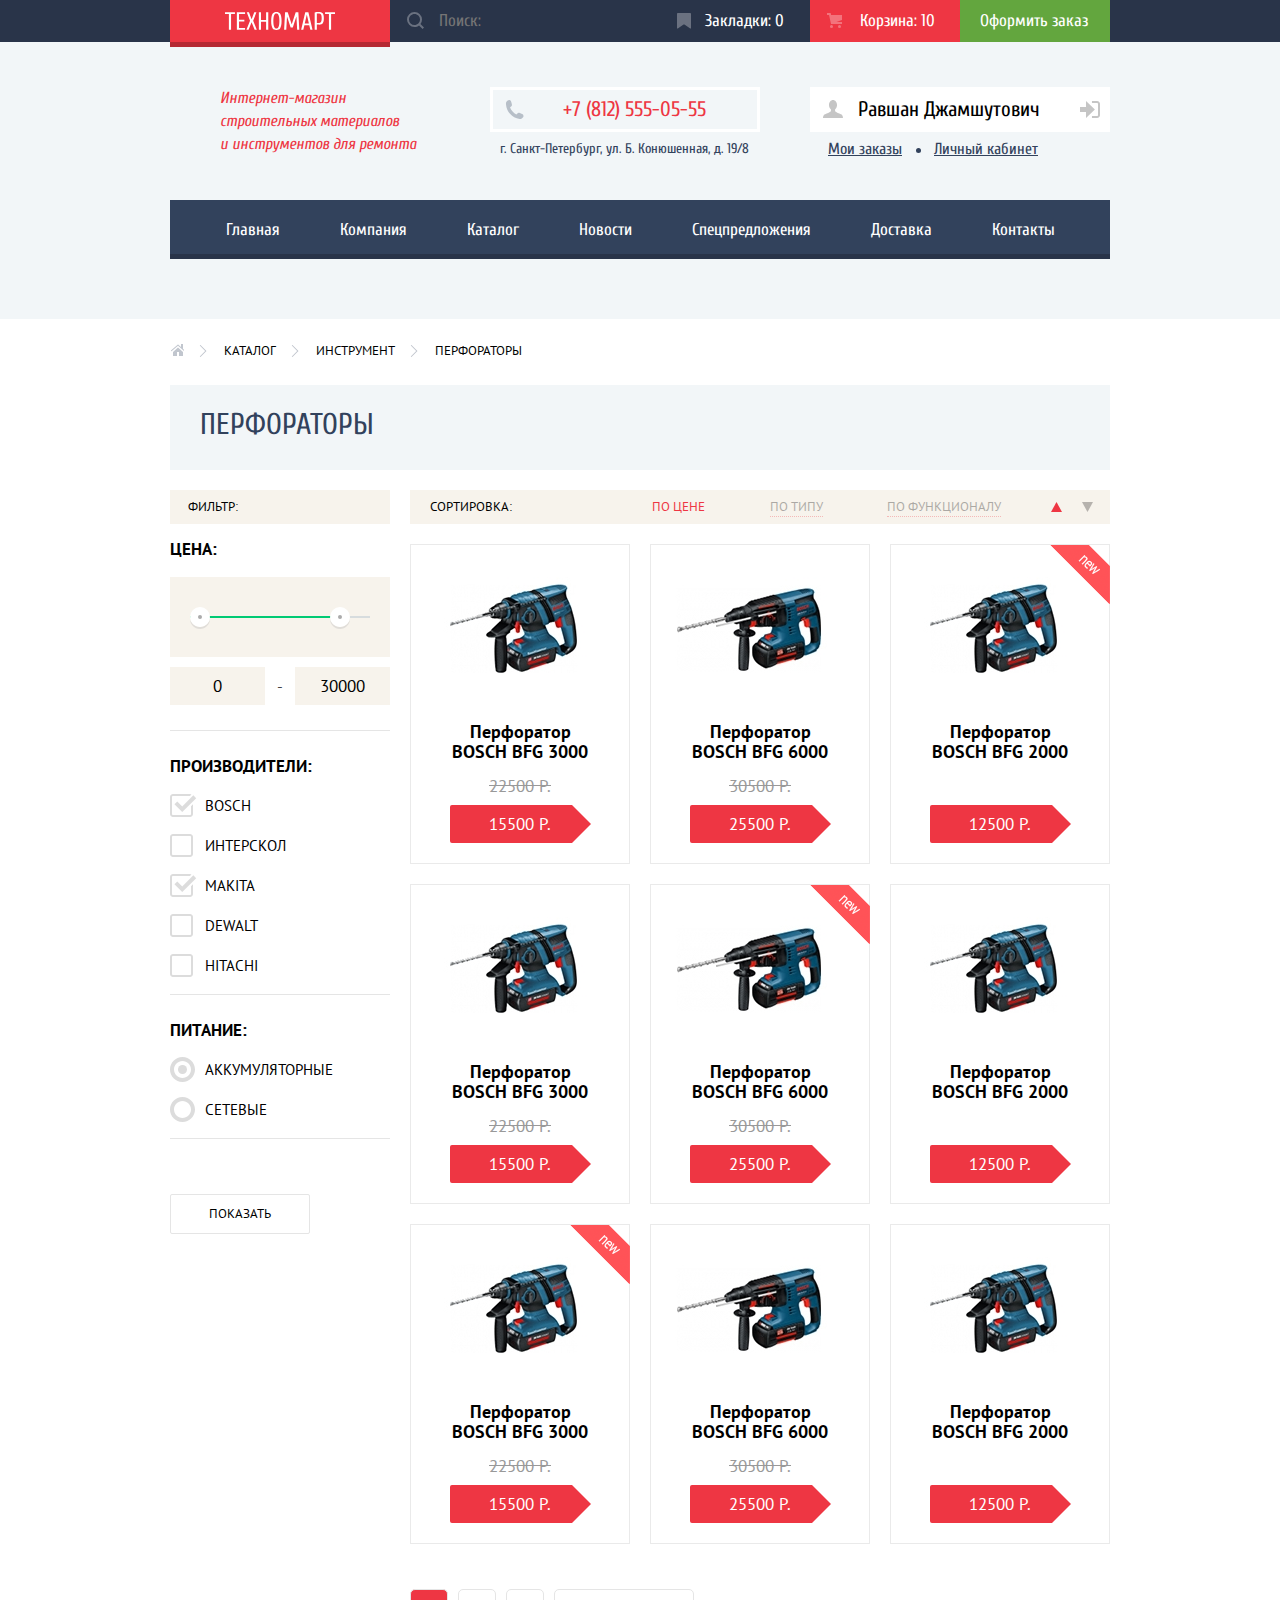
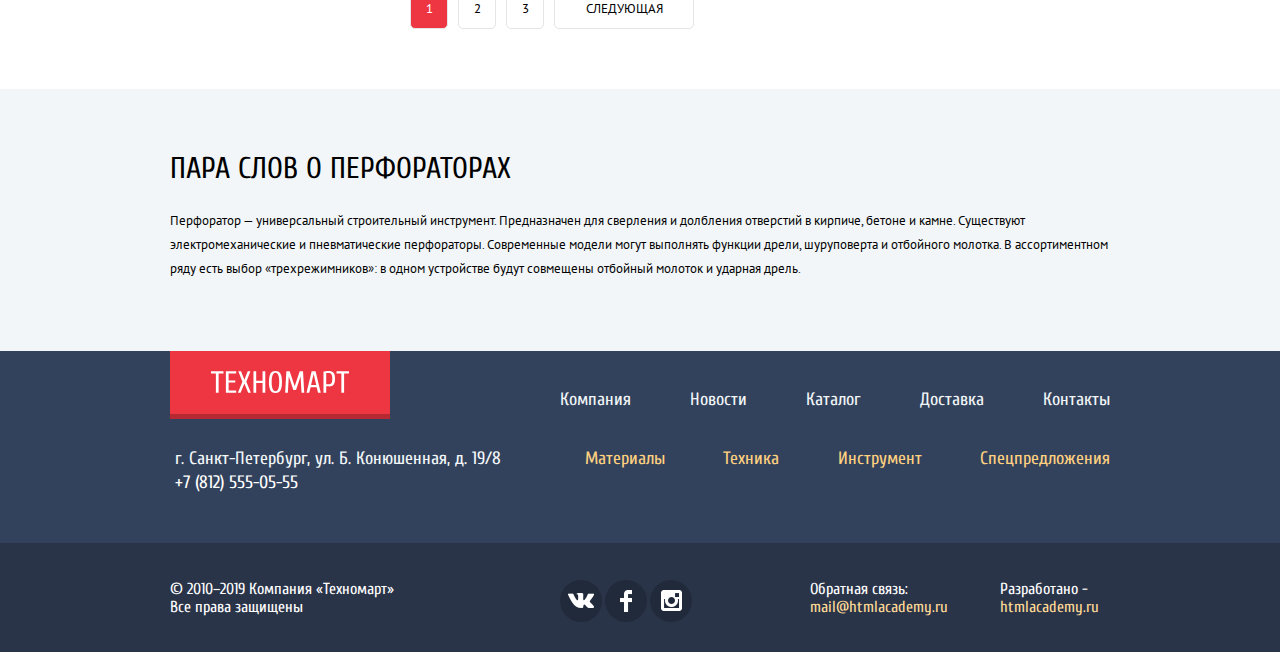
==== commit 67f4466e: "Завершаем вёрстку личного проекта" ====
--- a/catalog.html
+++ b/catalog.html
@@ -430,7 +430,6 @@
 		<section class="modal modal-added">
 			<div class="added-bg">
 				<h2 class="visually-hidden">Товар добавлен</h2>
-				<!-- Значок -->
 				<p class="item-added">Товар добавлен в корзину!</p>
 			</div>
 			<div class="added-btns">			
--- a/css/style.css
+++ b/css/style.css
@@ -151,15 +151,16 @@
 }
 
 .user-search {
-	font-family: Cuprum, sans-serif;
-	width: 100%;
+	box-sizing: border-box;
+	font-family: Cuprum, sans-serif;
+	width: 270px;
 	min-height: 42px;
 
 	padding-top: 12px;
 	padding-bottom: 12px;
 	padding-left: 49px;
 
-	color: #000000;
+	color: #ffffff;
 	font-size: 17px;
 	line-height: 18px;
 
@@ -179,14 +180,16 @@
 	background-image: url("../img/svg/icon-search-1.svg");
 }
 
-.user-search::placeholder {
+/*.user-search::placeholder {
 	font: inherit;
 	color: #ffffff;
-}
+}*/
 
 .search-form input:focus {
 	outline: none;
 	background-color: #ffffff;
+
+	color: #000000;
 }
 
 .bookmarks,
@@ -200,6 +203,10 @@
 	padding-left: 50px; 
 }
 
+.bookmarks {
+	padding-left: 45px;
+}
+
 .bookmarks:hover,
 .bookmarks:focus,
 .basket:hover,
@@ -316,7 +323,7 @@
 	display: block;
 	box-sizing: border-box;
 
-	padding-left: 75px;
+	padding-left: 70px;
 	padding-top: 9px;
 	padding-bottom: 9px;
 
@@ -381,7 +388,7 @@
 
 .login-link {
 	width: 121px;
-	padding-left: 50px;
+	padding-left: 45px;
 	margin-left: 20px;
 }
 
@@ -691,11 +698,11 @@
 .slider-item {
 	display: flex;
 	flex-direction: column;
-	min-height: 266px;
+	height: 266px;
 }
 
 .slider-item .btn {
-	margin-top: auto;
+	margin-top: 120px;
 	margin-bottom: 22px;
 	margin-left: 25px;
 
@@ -721,10 +728,13 @@
 }
 
 .slider-title p {
-	margin: 0;
-	padding: 0;
+	font-family: Cuprum, sans-serif;
 	color: #ffffff;
 	font-size: 18px;
+
+	margin: 0;
+	padding: 0;
+	
 }
 
 .slider-back {
@@ -789,15 +799,15 @@
 
 .popular-title .btn {
 	width: 253px;
-	margin-top: auto;
-	margin-bottom: auto;
+	margin-top: 25px;
+	margin-bottom: 26px;
 	margin-left: auto;
 	margin-right: 25px;
 }
 
 .popular-title h2 {
 	margin: 0;
-	margin-top: 30px;
+	margin-top: 28px;
 	margin-bottom: 30px;
 	margin-left: 30px;
 
@@ -820,7 +830,7 @@
 }
 
 .popular-manufacturers {
-	margin-bottom: 60px;
+	margin-bottom: 65px;
 }
 
 .popular-manufacturers-list {
@@ -835,8 +845,10 @@
 
 .manufacturer {
 	display: flex;
+	justify-content: flex-start;
+	align-items: center;
 	width: 218px;
-	min-height: 145px;
+	height: 142px;
 	margin-right: 20px;
 	margin-bottom: 20px;
 
@@ -844,9 +856,9 @@
 	border: 1px solid #e5e5e5;
 }
 
-.manufacturer a {
+/*.manufacturer a {
 	margin: auto;
-}
+}*/
 
 .manufacturer:nth-child(4n) {
 	margin-right: 0;
@@ -863,7 +875,7 @@
 }
 
 .services {
-	margin-bottom: 80px;
+	margin-bottom: 75px;
 	padding-top: 65px;
 	padding-bottom: 5px; 
 
@@ -940,7 +952,7 @@
 
 .service-btn {
 	box-sizing: border-box;
-	padding: 16px 0;
+	padding: 17px 0;
 	padding-left: 22px;
 
 	font-family: Cuprum, sans-serif;
@@ -982,6 +994,7 @@
 }
 
 .service h3 {
+	margin-top: 5px;
 	margin-bottom: 28px;
 }
 
@@ -992,7 +1005,7 @@
 .delivery {
 	background-image: url("../img/png/delivery.png");
 	background-repeat: no-repeat;
-	background-position: 100%, 50%;
+	background-position: 100% 100%;
 }
 
 .warranty {
@@ -1011,7 +1024,7 @@
 
 .columns.container {
 	display: flex;
-	margin-bottom: 88px;
+	margin-bottom: 85px;
 }
 
 .about-us {
@@ -1068,7 +1081,7 @@
 
 .about-us p {
 	margin: 0;
-	margin-bottom: 22px;
+	margin-bottom: 25px;
 	padding: 0;
 }
 
@@ -1164,7 +1177,7 @@
 }
 
 .perforators {
-	margin-bottom: 35px;
+	margin-bottom: 25px;
 }
 
 .perforators h1 {
@@ -1200,7 +1213,7 @@
 	border-bottom: 1px solid #e5e5e5;  
 
 	margin: 0;
-	margin-bottom: 15px;
+	margin-bottom: 20px;
 	padding: 0;
 }
 
@@ -1222,7 +1235,7 @@
 	box-sizing: border-box;
 	margin: 0;
 	margin-bottom: 10px;
-	padding: 10px 0;
+	padding: 8px 0;
 	padding-left: 18px;
 
 	color: #000000;
@@ -1234,7 +1247,7 @@
 }
 
 .filter-option {
-	margin-bottom: 17px;
+	margin-bottom: 16px;
 }
 
 .price-filter_range-dots {
@@ -1348,6 +1361,7 @@
 	opacity: 0.4;
 }
 
+
 .manufacturers-filter ul {
 	list-style: none;
 
@@ -1461,6 +1475,7 @@
 	position: absolute;
 	
 	left: 50%;
+	top: 0;
 
 	display: none;
 	flex-direction: column;
@@ -1600,7 +1615,7 @@
 
 	margin: 0 auto;
 	/*margin-top: 11px;*/
-	margin-bottom: 12px;
+	margin-bottom: 15px;
 	padding: 0;
 }
 
@@ -1651,6 +1666,10 @@
 	position: relative;
 	width: 140px;
 	font-size: 17px;
+
+	font-family: "PT Sans", sans-serif;
+	font-size: 17px;
+	line-height: 18px;
 }
 
 .price-btn::after {
@@ -1685,7 +1704,7 @@
 	display: flex;
 	justify-content: space-between;
 	width: 380px;
-	margin-left: auto;
+	margin-left: 140px;
 	margin-right: 50px;
 }
 
@@ -1720,7 +1739,7 @@
 .sorting h3 {
 	margin: 0;
 	margin-left: 20px;
-	padding: 10px 0;
+	padding: 8px 0;
 
 	color: #000000;
 	font-size: 13px;
@@ -1734,6 +1753,8 @@
 .sorting-up {
 	width: 11px;
 
+	margin-right: 20px;
+
 	opacity: 0.3;
 }
 
@@ -1789,7 +1810,7 @@
 
 	background-color: #ffffff;
 	border: 1px solid #e5e5e5;
-	border-radius: 2px; 
+	border-radius: 5px; 
 }
 
 .pagination-next {
@@ -1818,8 +1839,8 @@
 .about-perforators {
 	background-color: #f2f6f8;
 
-	padding-top: 38px;
-	padding-bottom: 66px;
+	padding-top: 40px;
+	padding-bottom: 70px;
 }
 
 .about-perforators h2 {
@@ -1883,6 +1904,10 @@
 	width: 380px;
 }
 
+.footer-top-contacts p {
+	padding-left: 5px; 
+}
+
 .footer-navigation {
 	display: flex;
 	flex-direction: column;
@@ -1899,7 +1924,7 @@
 	list-style: none;
 
 	margin: 0;
-	margin-top: 40px;
+	margin-top: 37px;
 	margin-bottom: 35px;
 	padding: 0;
 }
@@ -1958,7 +1983,7 @@
 .social {
 	display: flex;
 	flex-wrap: wrap;
-	justify-content: space-between;
+	/*justify-content: space-between;*/
 	width: 150px;
 	
 	margin: 0;
@@ -1969,6 +1994,7 @@
 }
 
 .social li {
+	margin-right: 3px;
 	text-align: center;
 }
 
@@ -2058,11 +2084,16 @@
 }
 
 .modal-write-us {
-	position: relative;
+	display: none;
+	position: fixed;
+	z-index: 2;
+	top: 50%;
+	left: 50%;
 	width: 620px;
 	box-shadow: 0 20px 40px rgba(0, 0, 0, 0.75);
 	border-top: 7px solid #ee3643;
-	margin: 10px auto;
+	margin-left: -310px;
+	margin-top: -237px;
 
 	background-color: #f4f4f4;
 }
@@ -2163,12 +2194,16 @@
 }
 
 .modal-map {
-	position: relative;
+	display: none;
+	position: fixed;
+	z-index: 2;
+	top: 50%;
+	left: 50%;
 	width: 940px;
 	height: 446px;
-	margin: 0 auto;
-
-	margin-top: 20px;
+	
+	margin-left: -470px;
+	margin-top: -223px;
 
 	background-color: #565656;
 	box-shadow: 0 0 15px 1px rgba(47, 42, 43, 0.5); 
@@ -2190,10 +2225,15 @@
 	border: none;
 }
 .modal-added {
-	position: relative;
+	display: none;
+	position: fixed;
+	z-index: 2;
 	width: 620px;
-
-	margin: 20px auto;
+	top: 50%;
+	left: 50%;
+
+	margin-top: -143px;
+	margin-left: -310px;
 
 	background-color: #f1f1f1;
 
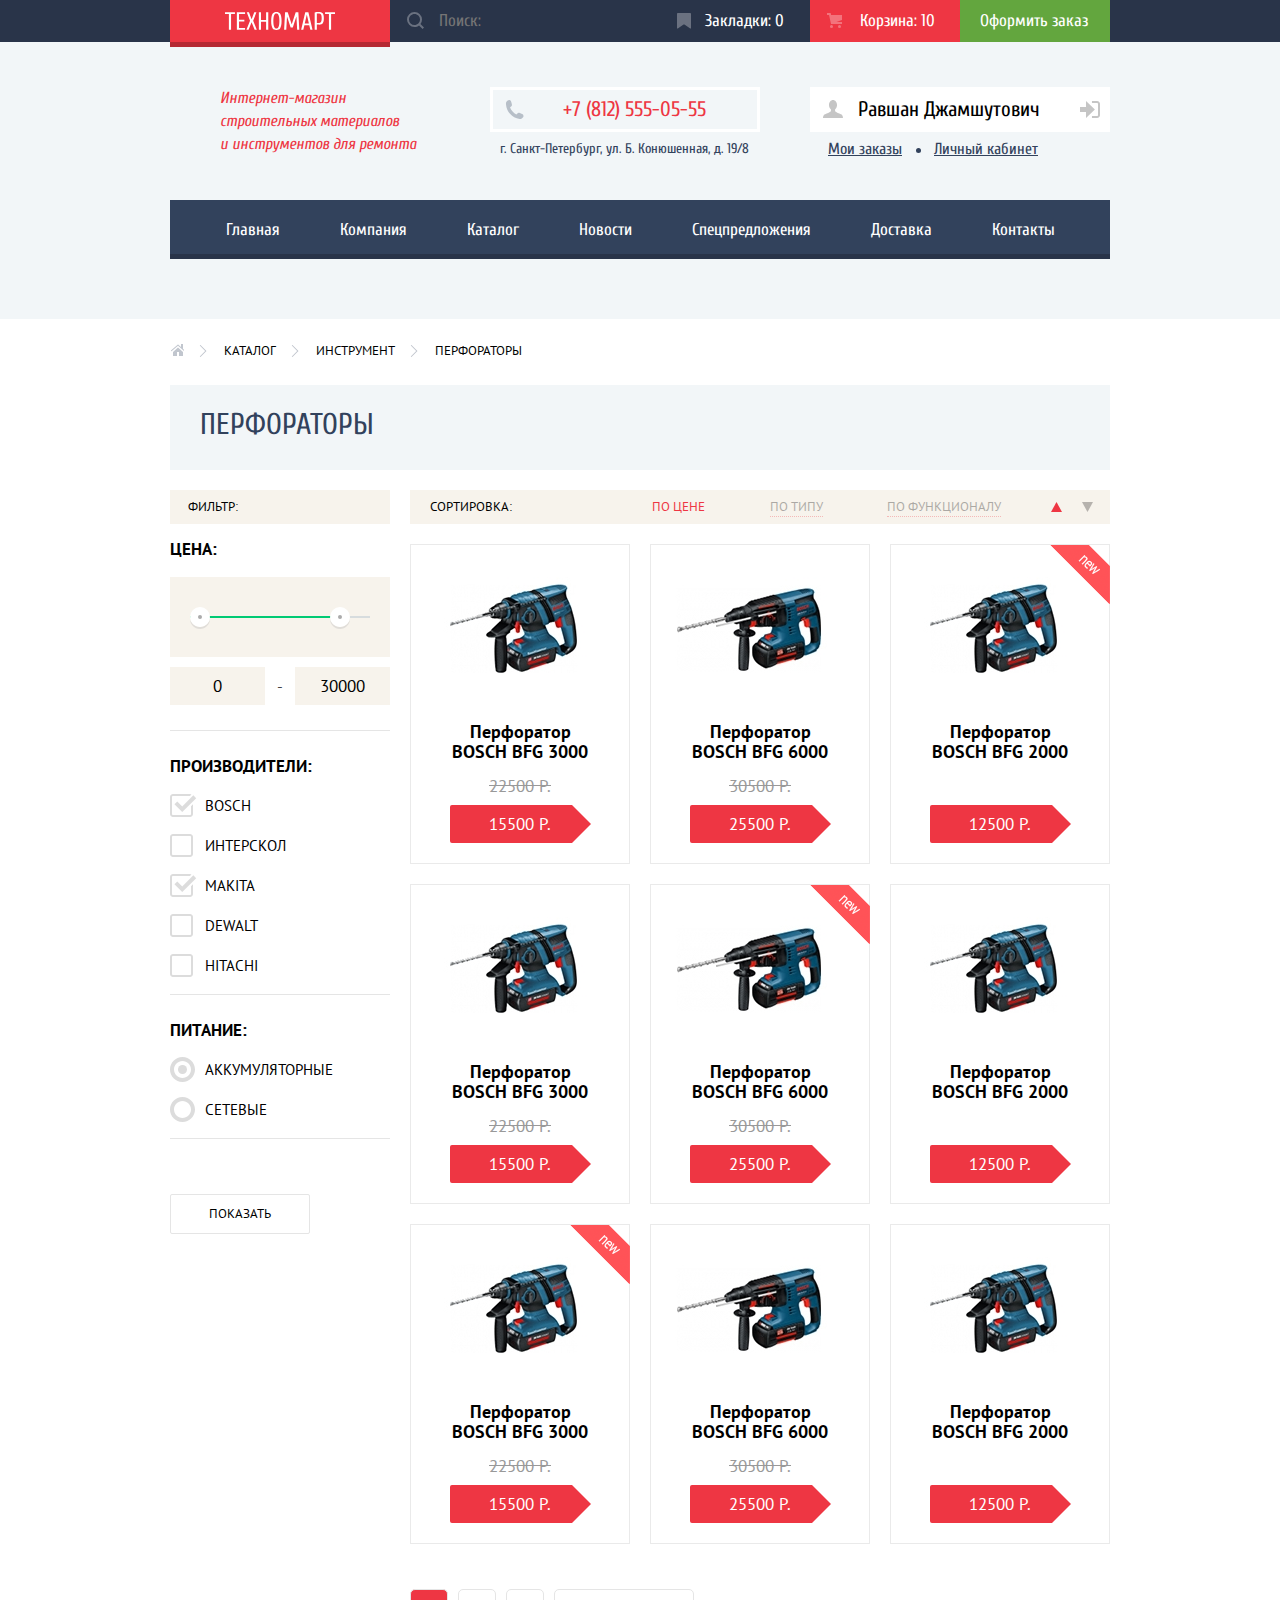
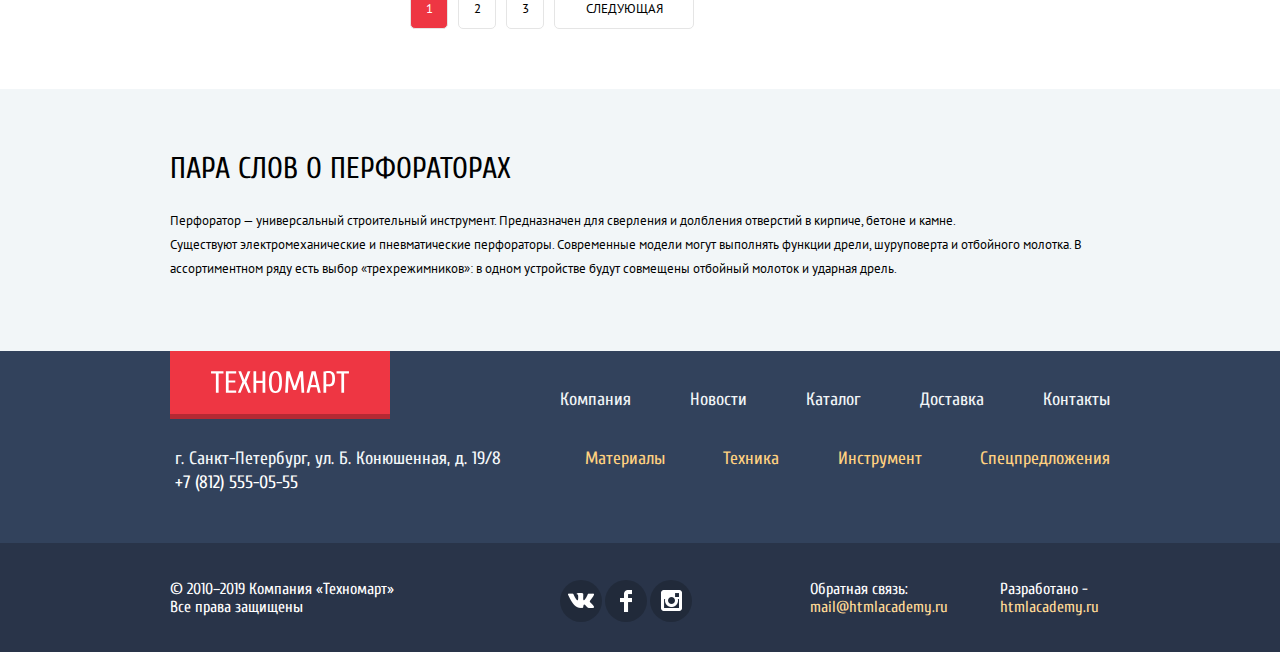
==== commit b3f91684: "Завершаем вёрстку личного проекта 2" ====
--- a/catalog.html
+++ b/catalog.html
@@ -369,7 +369,7 @@
 					<h2>Пара слов о перфораторах</h2>
 					<p>
 						Перфоратор — универсальный строительный инструмент. 
-						Предназначен для сверления и долбления отверстий в кирпиче, бетоне и камне.
+						Предназначен для сверления и долбления отверстий в кирпиче, бетоне и камне. <br>
 						Существуют электромеханические и пневматические перфораторы. 
 						Современные модели могут выполнять функции дрели, шуруповерта и отбойного молотка. 
 						В ассортиментном ряду есть выбор «трехрежимников»: 
--- a/css/style.css
+++ b/css/style.css
@@ -856,9 +856,9 @@
 	border: 1px solid #e5e5e5;
 }
 
-/*.manufacturer a {
+.manufacturer a {
 	margin: auto;
-}*/
+}
 
 .manufacturer:nth-child(4n) {
 	margin-right: 0;
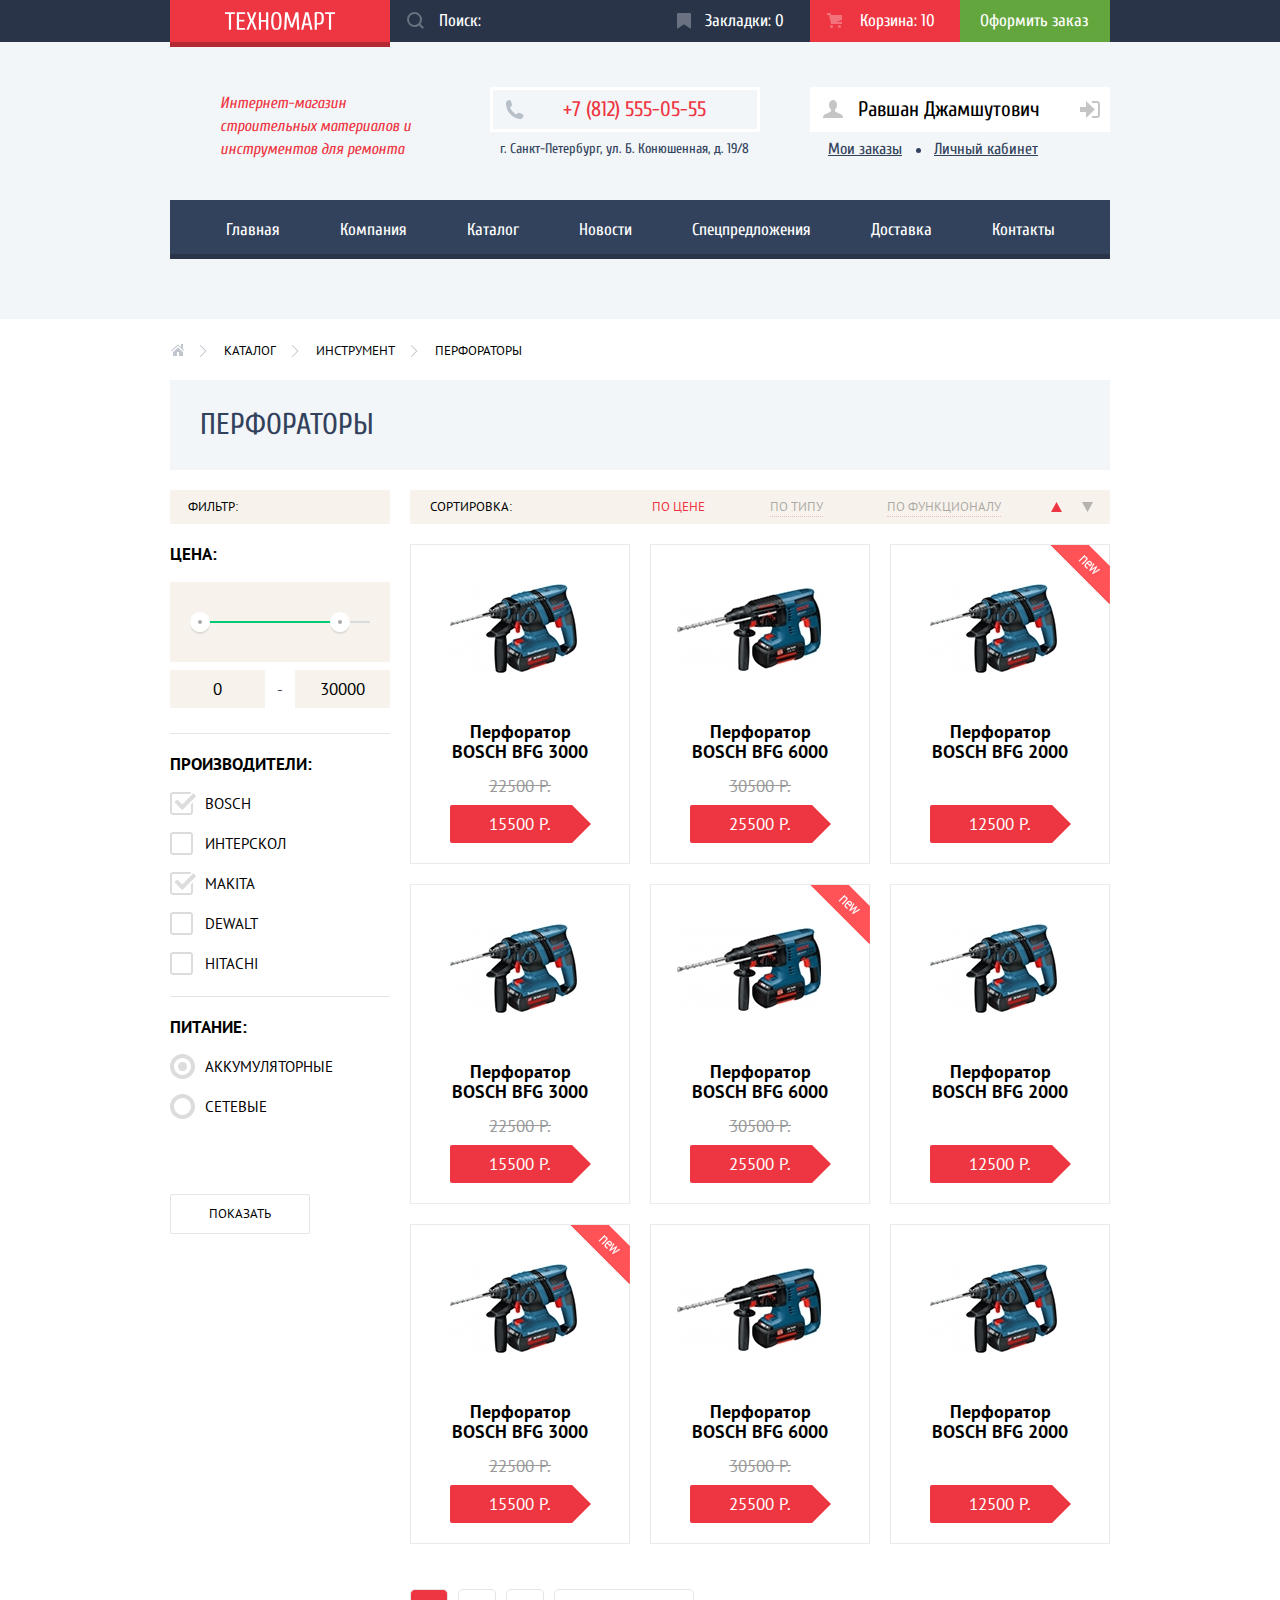
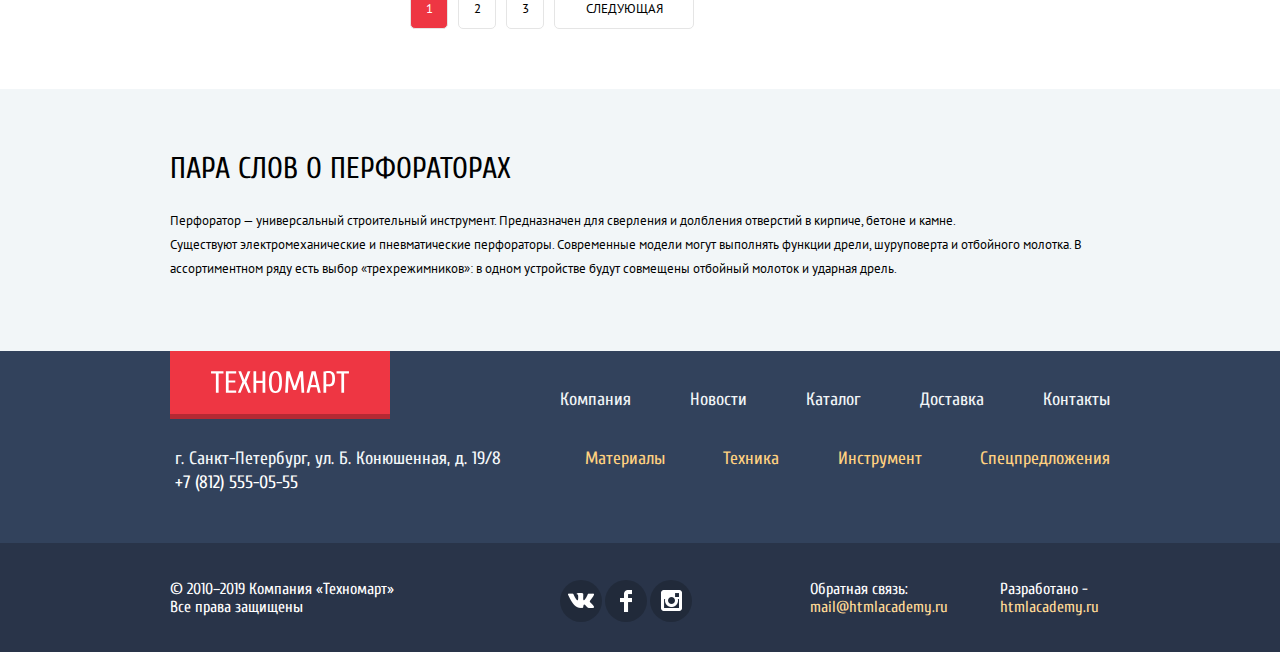
==== commit 90612e8c: "Прввки основного задания" ====
--- a/catalog.html
+++ b/catalog.html
@@ -4,58 +4,58 @@
 		<meta charset="UTF-8">
 		<title>Техномарт: Каталог</title>
 		<link href="https://fonts.googleapis.com/css?family=Cuprum:400,400i,700%7cPT+Sans:400,700&amp;subset=cyrillic" rel="stylesheet">
-    	<link rel="stylesheet" href="css/normalize.css">
-    	<link rel="stylesheet" href="css/style.css">
+		<link rel="stylesheet" href="css/normalize.css">
+		<link rel="stylesheet" href="css/style.css">
 	</head>
 	<body>
 		<header class="catalog-page page-header">
-		<div class="header-top-wrapper">
-			<div class="header-top container">
-				<a href="index.html" class="logo header-logo"><img src="img/svg/logo-technomart.svg" alt="Логотип магазина Техномарт" width="110" height="18"></a>
-			
-				<form class="search-form" action="https://echo.htmlacademy.ru">
-					<input class="user-search" type="search" id="user-search" name="search" placeholder="Поиск:">
-					<label class="search-label" for="user-search"><span class="visually-hidden">Поиск</span></label>
-				</form>
-			
-				<a class="bookmarks" href="#">Закладки: 0</a>
-				<a class="basket basket-active" href="#">Корзина: 10</a>
-				<a class="place-an-order" href="#">Оформить заказ</a>
-			</div>
-		</div>
-
-		<div class="inner header-middle container">
-			<p class="header-description">
-				Интернет-магазин<br>
-				строительных материалов<br>
-				и инструментов для ремонта<br>
-			</p>
-			<div class="header-contacts">
-				<a class="header-phone" href="tel:+78125550555">+7 (812) 555-05-55</a>
-				<p>г. Санкт-Петербург, ул. Б. Конюшенная, д. 19/8</p>
-			</div>
-			<div class="user-navigation">
-				<a class="user-name" href="#"><span>Равшан Джамшутович</span></a>
-				<ul class="loged-user-navigation">
-					<li class="my-orders"><a href="#">Мои заказы</a></li>
-					<li class="my-office"><a href="#">Личный кабинет</a></li>
-				</ul>
-			</div>
-		</div>
-
-		<div class="container">
-			<nav class="main-navigation">
-				<ul class="site-navigation">
-					<li><a href="index.html">Главная</a></li>
-					<li><a href="#">Компания</a></li>
-					<li><a class="current-page">Каталог</a></li>
-					<li><a href="#">Новости</a></li>
-					<li><a href="#">Спецпредложения</a></li>
-					<li><a href="#">Доставка</a></li>
-					<li><a href="#">Контакты</a></li>
-				</ul>
-			</nav>
-		</div>
+			<div class="header-top-wrapper">
+				<div class="header-top container">
+					<a href="index.html" class="logo header-logo"><img src="img/svg/logo-technomart.svg" alt="Логотип магазина Техномарт" width="110" height="18"></a>
+
+					<form class="search-form" action="https://echo.htmlacademy.ru">
+						<input class="user-search" type="search" id="user-search" name="search" placeholder="Поиск:">
+						<label class="search-label" for="user-search"><span class="visually-hidden">Поиск</span></label>
+					</form>
+
+					<a class="bookmarks" href="#">Закладки: 0</a>
+					<a class="basket basket-active" href="#">Корзина: 10</a>
+					<a class="place-an-order" href="#">Оформить заказ</a>
+				</div>
+			</div>
+
+			<div class="inner header-middle container">
+				<p class="header-description">
+					Интернет-магазин
+					строительных материалов
+					и инструментов для ремонта
+				</p>
+				<div class="header-contacts">
+					<a class="header-phone" href="tel:+78125550555">+7 (812) 555-05-55</a>
+					<p>г. Санкт-Петербург, ул. Б. Конюшенная, д. 19/8</p>
+				</div>
+				<div class="user-navigation">
+					<a class="user-name" href="#"><span>Равшан Джамшутович</span></a>
+					<ul class="loged-user-navigation">
+						<li class="my-orders"><a href="#">Мои заказы</a></li>
+						<li class="my-office"><a href="#">Личный кабинет</a></li>
+					</ul>
+				</div>
+			</div>
+
+			<div class="container">
+				<nav class="main-navigation">
+					<ul class="site-navigation">
+						<li><a href="index.html">Главная</a></li>
+						<li><a href="#">Компания</a></li>
+						<li><a class="current-page">Каталог</a></li>
+						<li><a href="#">Новости</a></li>
+						<li><a href="#">Спецпредложения</a></li>
+						<li><a href="#">Доставка</a></li>
+						<li><a href="#">Контакты</a></li>
+					</ul>
+				</nav>
+			</div>
 		</header>
 		<main>
 			<ul class="breadcrumbs container">
@@ -74,7 +74,7 @@
 						<h2 class="visually-hidden">Фильтры товаров</h2>
 						<form class="filter" action="https://echo.htmlacademy.ru" method="get">
 							<p>Фильтр:</p>
-						
+							
 							<fieldset class="price-filter">
 								<legend>Цена:</legend>
 								<div class="price-filter_range-dots">
@@ -99,7 +99,7 @@
 									</div>
 								</div> 
 							</fieldset>
-					
+
 							<fieldset class="manufacturers-filter">
 								<legend>Производители:</legend>
 								<ul>
@@ -125,7 +125,7 @@
 									</li>
 								</ul>
 							</fieldset>
-					
+
 							<fieldset class="power-filter">
 								<legend>Питание:</legend>
 								<ul>
@@ -142,9 +142,9 @@
 							<button class="btn filter-button" type="submit">Показать</button>
 						</form>
 					</section>
-					
+
 					<div class="sorting-and-catalog">
-						
+
 						<div class="sorting">
 							<h3>Сортировка:</h3>
 							<div class="sorting-categories">
@@ -163,19 +163,19 @@
 								</a>
 							</div>
 						</div>
-					
-					
+						
+						
 						<section class="catalog">
 							<h2 class="visually-hidden">Список товаров</h2>
 							<ul class="catalog-list">
-								
+
 								<li class="catalog-item">
 									<h3>
 										<a class="product-name" href="#">
 											Перфоратор BOSCH BFG 3000
 										</a>
 									</h3>
-									
+
 									<div class="catalog-item-img">
 										<img src="img/perf3000.jpg" alt="Товар1" width="218" height="170">
 									</div>
@@ -188,14 +188,14 @@
 										<a href="#" class="to-bookmarks">В закладки</a>
 									</div>
 								</li>
-					
+
 								<li class="catalog-item">
 									<h3>
 										<a class="product-name" href="#">
 											Перфоратор BOSCH BFG 6000
 										</a>
 									</h3>
-									
+
 									<div class="catalog-item-img">
 										<img src="img/perf6000.jpg" alt="Товар2" width="218" height="170">
 									</div>
@@ -208,7 +208,7 @@
 										<a href="#" class="to-bookmarks">В закладки</a>
 									</div>
 								</li>
-					
+
 								<li class="catalog-item">
 									<div class="new"><span class="visually-hidden">Новинка</span></div>
 									<h3>
@@ -216,7 +216,7 @@
 											Перфоратор BOSCH BFG 2000
 										</a>
 									</h3>
-									
+
 									<div class="catalog-item-img">
 										<img src="img/perf2000.jpg" alt="Товар3" width="218" height="170">
 									</div>
@@ -228,14 +228,14 @@
 										<a href="#" class="to-bookmarks">В закладки</a>
 									</div>
 								</li>
-					
+
 								<li class="catalog-item">
 									<h3>
 										<a class="product-name" href="#">
 											Перфоратор BOSCH BFG 3000
 										</a>
 									</h3>
-									
+
 									<div class="catalog-item-img">
 										<img src="img/perf3000.jpg" alt="Товар4" width="218" height="170">
 									</div>
@@ -248,7 +248,7 @@
 										<a href="#" class="to-bookmarks">В закладки</a>
 									</div>
 								</li>
-					
+
 								<li class="catalog-item">
 									<div class="new"><span class="visually-hidden">Новинка</span></div>
 									<h3>
@@ -256,7 +256,7 @@
 											Перфоратор BOSCH BFG 6000
 										</a>
 									</h3>
-									
+
 									<div class="catalog-item-img">
 										<img src="img/perf6000.jpg" alt="Товар5" width="218" height="170">
 									</div>
@@ -269,14 +269,14 @@
 										<a href="#" class="to-bookmarks">В закладки</a>
 									</div>
 								</li>
-					
+
 								<li class="catalog-item">
 									<h3>
 										<a class="product-name" href="#">
 											Перфоратор BOSCH BFG 2000
 										</a>
 									</h3>
-									
+
 									<div class="catalog-item-img">
 										<img src="img/perf2000.jpg" alt="Товар6" width="218" height="170">
 									</div>
@@ -288,7 +288,7 @@
 										<a href="#" class="to-bookmarks">В закладки</a>
 									</div>
 								</li>
-					
+
 								<li class="catalog-item">
 									<div class="new"><span class="visually-hidden">Новинка</span></div>
 									<h3>
@@ -296,7 +296,7 @@
 											Перфоратор BOSCH BFG 3000
 										</a>
 									</h3>
-									
+
 									<div class="catalog-item-img">
 										<img src="img/perf3000.jpg" alt="Товар7" width="218" height="170">
 									</div>
@@ -309,14 +309,14 @@
 										<a href="#" class="to-bookmarks">В закладки</a>
 									</div>
 								</li>
-					
+
 								<li class="catalog-item">
 									<h3>
 										<a class="product-name" href="#">
 											Перфоратор BOSCH BFG 6000
 										</a>
 									</h3>
-									
+
 									<div class="catalog-item-img">
 										<img src="img/perf6000.jpg" alt="Товар8" width="218" height="170">
 									</div>
@@ -329,7 +329,7 @@
 										<a href="#" class="to-bookmarks">В закладки</a>
 									</div>
 								</li>
-					
+
 								<li class="catalog-item">
 									<h3>
 										<a class="product-name" href="#">
@@ -340,7 +340,7 @@
 										<a href="#" class="buy">Купить</a>
 										<a href="#" class="to-bookmarks">В закладки</a>
 									</div>
-									
+
 									<p class="catalog-item-price">
 										<span class="price-btn btn">12500 Р.</span>
 									</p>
@@ -354,15 +354,15 @@
 				</div>
 			</div>
 
-				<div class="container">
-					<ul class="pagination-list">
-						<li><a class="pagination-item pagination-item-current">1</a></li>
-						<li><a class="pagination-item" href="#">2</a></li>
-						<li><a class="pagination-item" href="#">3</a></li>
-						<li><a class="pagination-item pagination-next" href="#">Следующая</a></li>
-					</ul>
-				</div>
-			
+			<div class="container">
+				<ul class="pagination-list">
+					<li><a class="pagination-item pagination-item-current">1</a></li>
+					<li><a class="pagination-item" href="#">2</a></li>
+					<li><a class="pagination-item" href="#">3</a></li>
+					<li><a class="pagination-item pagination-next" href="#">Следующая</a></li>
+				</ul>
+			</div>
+
 
 			<section class="about-perforators">
 				<div class="container">
@@ -382,7 +382,7 @@
 		<footer class="main-footer">
 			<div class="footer-top container">
 				<div class="footer-top-contacts">
-					<a class="logo footer-logo"><img src="img/svg/logo-technomart.svg" alt="Логотип магазина Техномарт" width="138" height="23"></a>
+					<a class="logo footer-logo" href="index.html"><img src="img/svg/logo-technomart.svg" alt="Логотип магазина Техномарт" width="138" height="23"></a>
 					<p> 
 						г. Санкт-Петербург, ул. Б. Конюшенная, д. 19/8 <br>
 						<a href="tel:+78125550555">+7 (812) 555-05-55</a>
@@ -407,7 +407,7 @@
 			<div class="footer-bottom">
 				<div class="container">
 					<p class="copyright">
-						© 2010–2019 Компания «Техномарт» <br>
+						© 2010–2019 Компания «Техномарт»
 						Все права защищены
 					</p>
 					<ul class="social">
--- a/css/style.css
+++ b/css/style.css
@@ -25,19 +25,19 @@
 .visually-hidden:not(:focus):not(:active),
 input[type="checkbox"].visually-hidden,
 input[type="radio"].visually-hidden {
-	 position: absolute;
-
-	 width: 1px;
-	 height: 1px;
-	 margin: -1px;
-	 border: 0;
-	 padding: 0;
-
-	 white-space: nowrap;
-
-	 clip-path: inset(100%);
-	 clip: rect(0 0 0 0);
-	 overflow: hidden;
+	position: absolute;
+
+	width: 1px;
+	height: 1px;
+	margin: -1px;
+	border: 0;
+	padding: 0;
+
+	white-space: nowrap;
+
+	clip-path: inset(100%);
+	clip: rect(0 0 0 0);
+	overflow: hidden;
 }
 
 .container {
@@ -61,6 +61,8 @@
 	text-transform: uppercase;
 	border: none;
 	border-radius: 2px; 
+
+	cursor: pointer;
 }
 
 .btn:hover,
@@ -180,10 +182,10 @@
 	background-image: url("../img/svg/icon-search-1.svg");
 }
 
-/*.user-search::placeholder {
+.user-search::placeholder {
 	font: inherit;
 	color: #ffffff;
-}*/
+}
 
 .search-form input:focus {
 	outline: none;
@@ -268,7 +270,7 @@
 .place-an-order {
 	display: block;
 	box-sizing: border-box;
-	
+
 	width: 150px;
 
 	padding: 12px 20px;
@@ -296,9 +298,10 @@
 .header-description {
 	box-sizing: border-box;
 	width: 300px;
-	
-	margin: 0;
-	padding: 0 50px; 
+
+	margin: 0;
+	padding: 0 50px;
+	padding-top: 5px; 
 
 	font-family: Cuprum, sans-serif;
 	font-size: 16px;
@@ -343,7 +346,7 @@
 
 	width: 19px;
 	height: 19px;
-	
+
 	background-image: url("../img/svg/icon-phone.svg");
 }
 
@@ -366,7 +369,7 @@
 	flex-wrap: wrap;
 	justify-content: space-between;
 	width: 300px;
-	
+
 	margin: 0;
 	margin-left: auto;
 	padding: 0;
@@ -434,7 +437,7 @@
 	position: relative;
 	display: block;
 	width: 100%;
-	
+
 	padding: 13px 0;
 	padding-left: 48px;
 }
@@ -459,7 +462,7 @@
 	position: absolute;
 	top: 14px;
 	right: 10px;
-	
+
 	width: 20px;
 	height: 17px;
 	background-image: url("../img/svg/icon-login.svg");
@@ -626,7 +629,7 @@
 	margin-right: 20px; 
 
 	background-color: #ffbf47;
-	background-image: url("../img/png/icon-1.png");
+	background-image: url("../img/svg/icon-1.svg");
 	background-position: 213px 31px;
 	background-repeat: no-repeat;
 
@@ -636,14 +639,14 @@
 	margin-right: 20px; 
 
 	background-color: #3bbce3;
-	background-image: url("../img/png/icon-2.png");
+	background-image: url("../img/svg/icon-2.svg");
 	background-repeat: no-repeat;
 	background-position: 197px 31px;
 }
 
 .equipment {
 	background-color: #dc91d8;
-	background-image: url("../img/png/icon-3.png");
+	background-image: url("../img/svg/icon-3.svg");
 	background-repeat: no-repeat;
 	background-position: 190px 31px;
 }
@@ -664,14 +667,14 @@
 	margin-bottom: 20px;
 
 	background-color: #8ed78f;
-	background-image: url("../img/png/icon-4.png");
+	background-image: url("../img/svg/icon-4.svg");
 	background-repeat: no-repeat;
 	background-position: 196px 26px;
 }
 
 .free-delivery {
 	background-color: #ffc047;
-	background-image: url("../img/png/icon-5.png");
+	background-image: url("../img/svg/icon-5.svg");
 	background-repeat: no-repeat;
 	background-position: 191px 31px;
 }
@@ -734,7 +737,64 @@
 
 	margin: 0;
 	padding: 0;
-	
+
+}
+
+.slider1-btn::before {
+	content: "";
+
+	position: absolute;
+	left: 295px;
+	bottom: 36px;
+	width: 10px;
+	height: 10px;
+
+	background-color: #ffffff;
+	border-radius: 50%;
+
+	cursor: pointer;
+}
+
+.slider2-btn::before {
+	content: "";
+
+	position: absolute;
+	right: 295px;
+	bottom: 36px;
+
+	width: 10px;
+	height: 10px;
+
+	background-color: #ffffff;
+	border-radius: 50%;
+
+	cursor: pointer;
+}
+
+.slider1-radio:checked + .slider1-btn::after {
+	content: "";
+	position: absolute;
+	bottom: 38px;
+	left: 297px;
+
+	width: 6px;
+	height: 6px;
+
+	background-color: #ee3643;
+	border-radius: 50%;
+}
+
+.slider2-radio:checked + .slider2-btn::after {
+	content: "";
+	position: absolute;
+	bottom: 38px;
+	right: 297px;
+
+	width: 6px;
+	height: 6px;
+
+	background-color: #ee3643;
+	border-radius: 50%;
 }
 
 .slider-back {
@@ -747,13 +807,15 @@
 
 	width: 22px;
 	height: 40px;
-	
+
 	background-color: transparent;
 	background-image: url("../img/svg/icon-left.svg");
 	background-repeat: no-repeat;
 	background-position: center;
 
 	border: none;
+
+	cursor: pointer;
 }
 
 .slider-next {
@@ -766,16 +828,19 @@
 
 	width: 22px;
 	height: 40px;
-	
+
 	background-color: transparent;
 	background-image: url("../img/svg/icon-right.svg");
 	background-repeat: no-repeat;
 	background-position: center;
 
 	border: none;
+
+	cursor: pointer;
 }
 
 .slider-drills {
+	display: none;
 	background-image: url("../img/slider2.jpg");
 	background-repeat: no-repeat;
 	background-size: cover; 
@@ -786,6 +851,14 @@
 	background-image: url("../img/slider1.jpg");
 	background-repeat: no-repeat;
 	background-size: cover; 
+}
+
+.slider1-radio:checked ~ .slider-perforators {
+	display: block;
+}
+
+.slider2-radio:checked ~ .slider-drills {
+	display: block;
 }
 
 .popular-title {
@@ -985,7 +1058,7 @@
 .service-btn-active:hover,
 .service-btn-active:focus {
 	color: #ffffff;
-	
+
 	background-color: #293449;
 }
 
@@ -1024,7 +1097,7 @@
 
 .columns.container {
 	display: flex;
-	margin-bottom: 85px;
+	margin-bottom: 83px;
 }
 
 .about-us {
@@ -1111,6 +1184,7 @@
 }
 
 .contacts p {
+	width: 200px;
 	margin: 0;
 	margin-bottom: 30px;
 	padding: 0;
@@ -1133,7 +1207,7 @@
 	list-style: none;
 
 	padding: 0;
-	margin-bottom: 25px;
+	margin-bottom: 20px;
 }
 
 .breadcrumbs li {
@@ -1187,7 +1261,7 @@
 	margin: 0;
 	margin-bottom: 20px;
 	padding: 30px;
-	padding-top: 25px; 
+	/*padding-top: 25px; */
 	padding-right: 0;
 
 	font-family: Cuprum, sans-serif;
@@ -1213,12 +1287,13 @@
 	border-bottom: 1px solid #e5e5e5;  
 
 	margin: 0;
-	margin-bottom: 20px;
+	margin-bottom: 15px;
 	padding: 0;
 }
 
 fieldset.power-filter {
 	margin-bottom: 55px;
+	border-bottom: none;
 }
 
 .filters legend {
@@ -1227,14 +1302,13 @@
 	line-height: 30px;
 	text-transform: uppercase;
 	font-weight: 700;
-
 	margin-bottom: 13px;
 }
 
 .filter p {
 	box-sizing: border-box;
 	margin: 0;
-	margin-bottom: 10px;
+	margin-bottom: 15px;
 	padding: 8px 0;
 	padding-left: 18px;
 
@@ -1250,10 +1324,14 @@
 	margin-bottom: 16px;
 }
 
+.filter-option:last-child {
+	margin-bottom: 20px;
+}
+
 .price-filter_range-dots {
 	position: relative;
 	height: 80px;
-	margin-bottom: 10px;
+	margin-bottom: 8px;
 
 	background-color: #f7f3ec;
 }
@@ -1361,7 +1439,6 @@
 	opacity: 0.4;
 }
 
-
 .manufacturers-filter ul {
 	list-style: none;
 
@@ -1472,12 +1549,12 @@
 }
 
 .hover-actions {
-	position: absolute;
-	
+	display: none;
+	position: absolute;
+
 	left: 50%;
 	top: 0;
 
-	display: none;
 	flex-direction: column;
 	justify-content: center;
 
@@ -1636,7 +1713,7 @@
 	margin-right: 20px;
 }
 
-.catalog-item.popular-item:last-child {
+.catalog-item.popular-item:nth-child(4n) {
 	margin-right: 0;
 }
 
@@ -1943,7 +2020,7 @@
 	justify-content: space-between;
 
 	list-style: none;
-	
+
 	margin: 0;
 	margin-left: 25px;
 	padding: 0;
@@ -1985,7 +2062,7 @@
 	flex-wrap: wrap;
 	/*justify-content: space-between;*/
 	width: 150px;
-	
+
 	margin: 0;
 	margin-left: auto;
 	padding: 0;
@@ -2033,7 +2110,7 @@
 
 .feedback {
 	width: 140px;
-	
+
 	margin: 0;
 	margin-left: 100px; 
 
@@ -2095,35 +2172,28 @@
 	margin-left: -310px;
 	margin-top: -237px;
 
-	background-color: #f4f4f4;
-}
-
-.write-us-form {
-	display: flex;
-	flex-direction: column;
+	background-color: #ffffff;
+}
+
+.write-us-input {
+	display: flex;
 	flex-wrap: wrap;
 	justify-content: space-between;
-	margin: 0 auto;
-}
-
-.write-us-form-bg {
-	background: #ffffff;
-}
-
-.write-us-form-container {
-	display: flex;
-	flex-wrap: wrap;
-	justify-content: space-between;
-	width: 460px;
-	margin: 0 auto;
+
+	padding: 0 80px;
 	margin-bottom: 37px;
+}
+
+.write-us-button {
+	background-color: #f4f4f4;
+	padding: 37px 0;
 }
 
 .write-us-form .btn {
 	width: 460px;
 
 	border: none;
-	margin: 37px auto;
+	margin: 0 auto;
 }
 
 .write-us-form label {
@@ -2201,7 +2271,7 @@
 	left: 50%;
 	width: 940px;
 	height: 446px;
-	
+
 	margin-left: -470px;
 	margin-top: -223px;
 
@@ -2216,7 +2286,7 @@
 
 	width: 21px;
 	height: 21px;
-	
+
 	background-color: transparent;
 	background-image: url(../img/svg/form-2.svg);
 	background-repeat: no-repeat;
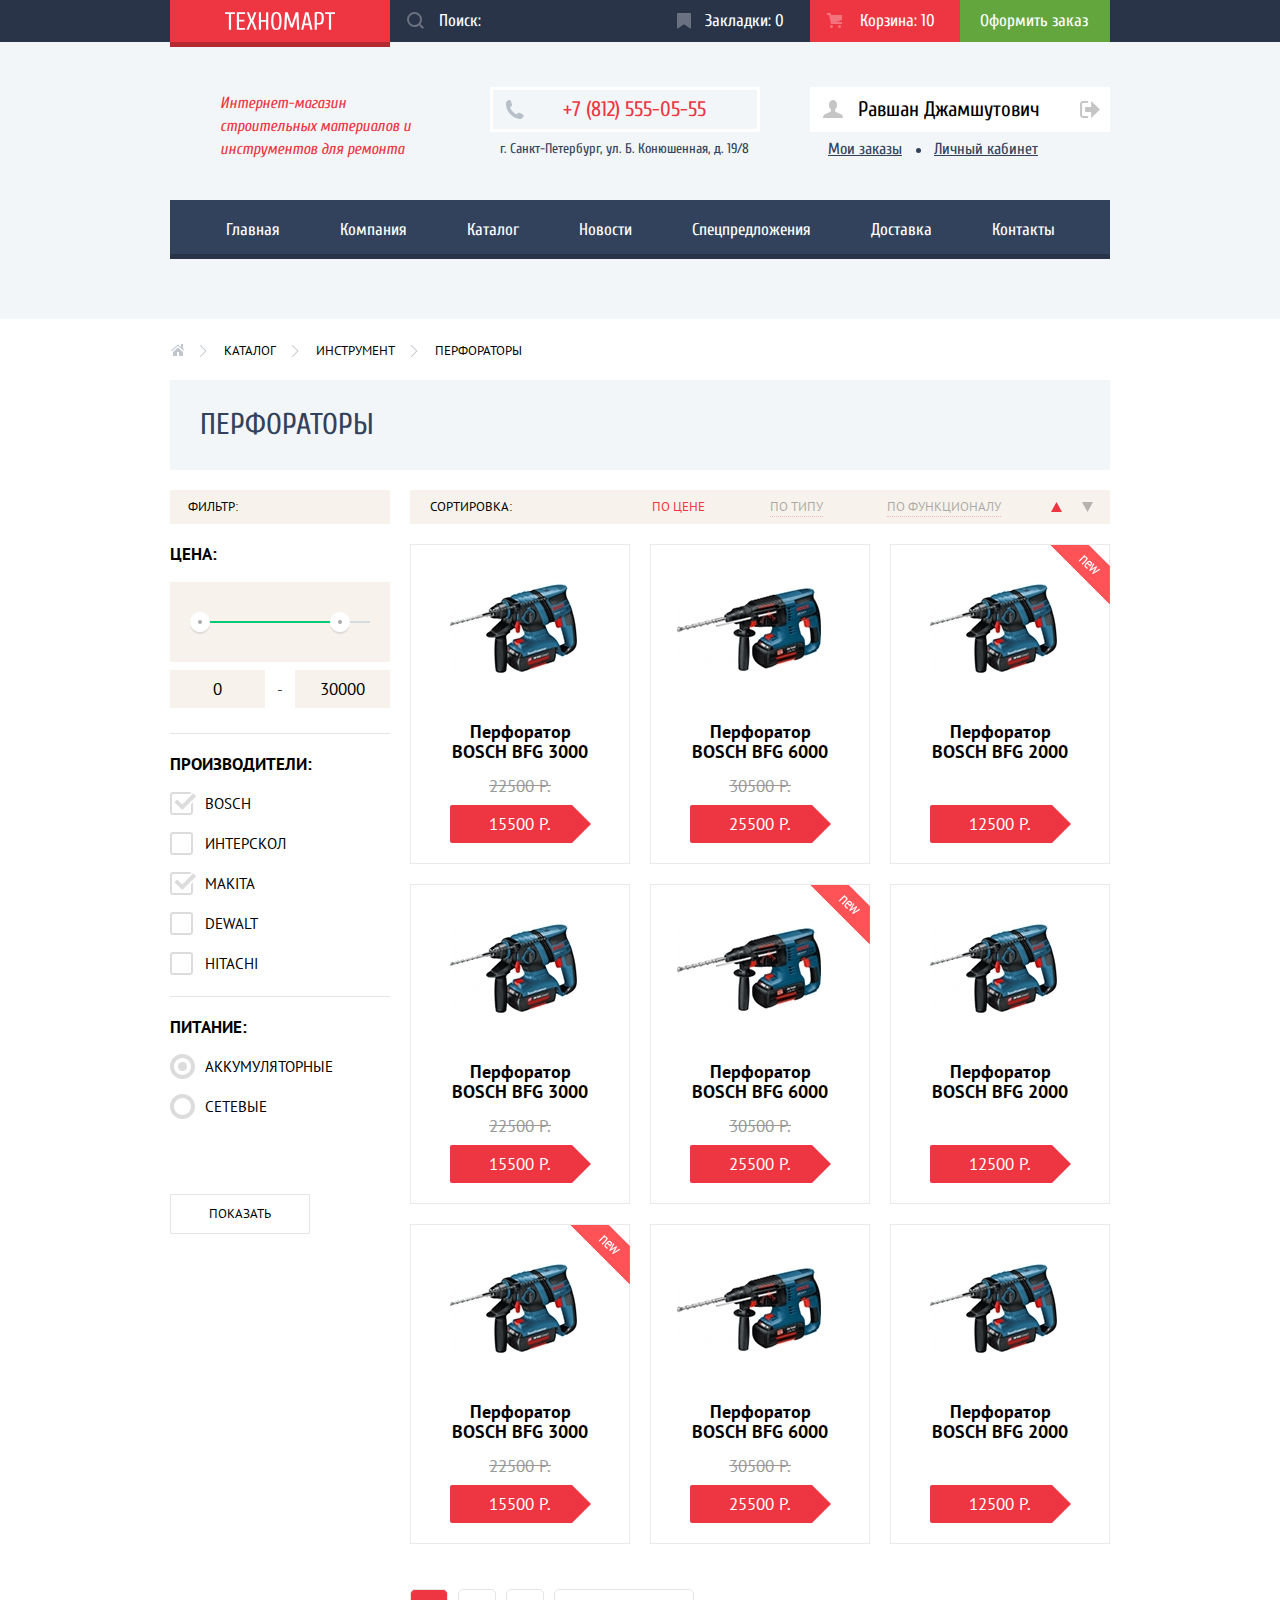
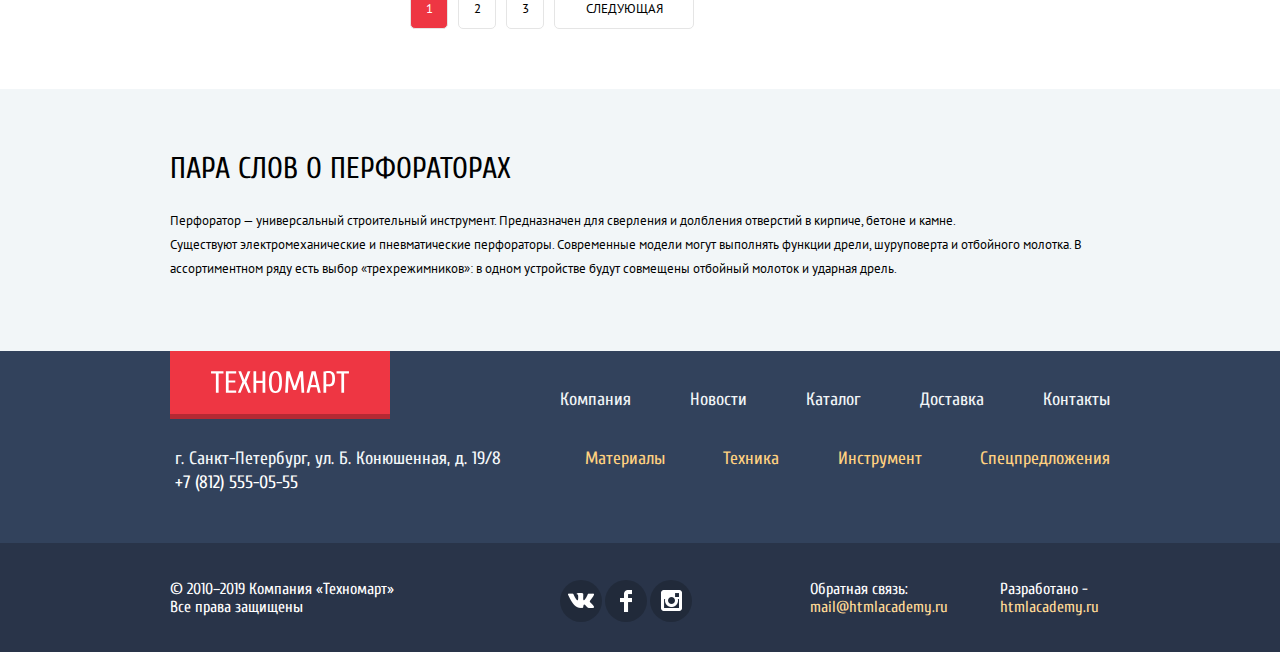
==== commit b2b3839c: "Оживляем интерактивные элементы в личном проекте" ====
--- a/catalog.html
+++ b/catalog.html
@@ -35,7 +35,10 @@
 					<p>г. Санкт-Петербург, ул. Б. Конюшенная, д. 19/8</p>
 				</div>
 				<div class="user-navigation">
-					<a class="user-name" href="#"><span>Равшан Джамшутович</span></a>
+					<div class="user-name">
+						<a class="user-profile" href="#"><span>Равшан Джамшутович</span></a>
+						<a class="user-logout" href="#"><span class="visually-hidden">Выйти</span></a>
+					</div>
 					<ul class="loged-user-navigation">
 						<li class="my-orders"><a href="#">Мои заказы</a></li>
 						<li class="my-office"><a href="#">Личный кабинет</a></li>
@@ -172,7 +175,7 @@
 								<li class="catalog-item">
 									<h3>
 										<a class="product-name" href="#">
-											Перфоратор BOSCH BFG 3000
+											Перфоратор <span class="product-model">Bosch bfg 3000</span>
 										</a>
 									</h3>
 
@@ -184,168 +187,168 @@
 										<span class="price-btn btn">15500 Р.</span>
 									</p>
 									<div class="hover-actions">
+										<button class="buy">Купить</button>
+										<button class="to-bookmarks">В закладки</button>
+									</div>
+								</li>
+
+								<li class="catalog-item">
+									<h3>
+										<a class="product-name" href="#">
+											Перфоратор <span class="product-model">Bosch bfg 6000</span>
+										</a>
+									</h3>
+
+									<div class="catalog-item-img">
+										<img src="img/perf6000.jpg" alt="Товар2" width="218" height="170">
+									</div>
+									<p class="catalog-item-price">
+										<span class="old-price">30500 Р.</span>
+										<span class="price-btn btn">25500 Р.</span>
+									</p>
+									<div class="hover-actions">
+										<button class="buy">Купить</button>
+										<button class="to-bookmarks">В закладки</button>
+									</div>
+								</li>
+
+								<li class="catalog-item">
+									<div class="new"><span class="visually-hidden">Новинка</span></div>
+									<h3>
+										<a class="product-name" href="#">
+											Перфоратор <span class="product-model">Bosch bfg 2000</span>
+										</a>
+									</h3>
+
+									<div class="catalog-item-img">
+										<img src="img/perf2000.jpg" alt="Товар3" width="218" height="170">
+									</div>
+									<p class="catalog-item-price">
+										<span class="price-btn btn">12500 Р.</span>
+									</p>
+									<div class="hover-actions">
+										<button class="buy">Купить</button>
+										<button class="to-bookmarks">В закладки</button>
+									</div>
+								</li>
+
+								<li class="catalog-item">
+									<h3>
+										<a class="product-name" href="#">
+											Перфоратор <span class="product-model">Bosch bfg 3000</span>
+										</a>
+									</h3>
+
+									<div class="catalog-item-img">
+										<img src="img/perf3000.jpg" alt="Товар4" width="218" height="170">
+									</div>
+									<p class="catalog-item-price">
+										<span class="old-price">22500 Р.</span>
+										<span class="price-btn btn">15500 Р.</span>
+									</p>
+									<div class="hover-actions">
+										<button class="buy">Купить</button>
+										<button class="to-bookmarks">В закладки</button>
+									</div>
+								</li>
+
+								<li class="catalog-item">
+									<div class="new"><span class="visually-hidden">Новинка</span></div>
+									<h3>
+										<a class="product-name" href="#">
+											Перфоратор <span class="product-model">Bosch bfg 6000</span>
+										</a>
+									</h3>
+
+									<div class="catalog-item-img">
+										<img src="img/perf6000.jpg" alt="Товар5" width="218" height="170">
+									</div>
+									<p class="catalog-item-price">
+										<span class="old-price">30500 Р.</span>
+										<span class="price-btn btn">25500 Р.</span>
+									</p>
+									<div class="hover-actions">
+										<button class="buy">Купить</button>
+										<button class="to-bookmarks">В закладки</button>
+									</div>
+								</li>
+
+								<li class="catalog-item">
+									<h3>
+										<a class="product-name" href="#">
+											Перфоратор <span class="product-model">Bosch bfg 2000</span>
+										</a>
+									</h3>
+
+									<div class="catalog-item-img">
+										<img src="img/perf2000.jpg" alt="Товар6" width="218" height="170">
+									</div>
+									<p class="catalog-item-price">
+										<span class="price-btn btn">12500 Р.</span>
+									</p>
+									<div class="hover-actions">
+										<button class="buy">Купить</button>
+										<button class="to-bookmarks">В закладки</button>
+									</div>
+								</li>
+
+								<li class="catalog-item">
+									<div class="new"><span class="visually-hidden">Новинка</span></div>
+									<h3>
+										<a class="product-name" href="#">
+											Перфоратор <span class="product-model">Bosch bfg 3000</span>
+										</a>
+									</h3>
+
+									<div class="catalog-item-img">
+										<img src="img/perf3000.jpg" alt="Товар7" width="218" height="170">
+									</div>
+									<p class="catalog-item-price">
+										<span class="old-price">22500 Р.</span>
+										<span class="price-btn btn">15500 Р.</span>
+									</p>
+									<div class="hover-actions">
+										<button class="buy">Купить</button>
+										<button class="to-bookmarks">В закладки</button>
+									</div>
+								</li>
+
+								<li class="catalog-item">
+									<h3>
+										<a class="product-name" href="#">
+											Перфоратор <span class="product-model">Bosch bfg 6000</span>
+										</a>
+									</h3>
+
+									<div class="catalog-item-img">
+										<img src="img/perf6000.jpg" alt="Товар8" width="218" height="170">
+									</div>
+									<p class="catalog-item-price">
+										<span class="old-price">30500 Р.</span>
+										<span class="price-btn btn">25500 Р.</span>
+									</p>
+									<div class="hover-actions">
+										<button class="buy">Купить</button>
+										<button class="to-bookmarks">В закладки</button>
+									</div>
+								</li>
+
+								<li class="catalog-item">
+									<h3>
+										<a class="product-name" href="#">
+											Перфоратор <span class="product-model">Bosch bfg 2000</span>
+										</a>
+									</h3>
+									
+									<div class="catalog-item-img">
+										<img src="img/perf2000.jpg" alt="Товар9" width="218" height="170">
+									</div>
+									<p class="catalog-item-price">
+										<span class="price-btn btn">12500 Р.</span>
+									</p>
+									<div class="hover-actions">
 										<a href="#" class="buy">Купить</a>
 										<a href="#" class="to-bookmarks">В закладки</a>
-									</div>
-								</li>
-
-								<li class="catalog-item">
-									<h3>
-										<a class="product-name" href="#">
-											Перфоратор BOSCH BFG 6000
-										</a>
-									</h3>
-
-									<div class="catalog-item-img">
-										<img src="img/perf6000.jpg" alt="Товар2" width="218" height="170">
-									</div>
-									<p class="catalog-item-price">
-										<span class="old-price">30500 Р.</span>
-										<span class="price-btn btn">25500 Р.</span>
-									</p>
-									<div class="hover-actions">
-										<a href="#" class="buy">Купить</a>
-										<a href="#" class="to-bookmarks">В закладки</a>
-									</div>
-								</li>
-
-								<li class="catalog-item">
-									<div class="new"><span class="visually-hidden">Новинка</span></div>
-									<h3>
-										<a class="product-name" href="#">
-											Перфоратор BOSCH BFG 2000
-										</a>
-									</h3>
-
-									<div class="catalog-item-img">
-										<img src="img/perf2000.jpg" alt="Товар3" width="218" height="170">
-									</div>
-									<p class="catalog-item-price">
-										<span class="price-btn btn">12500 Р.</span>
-									</p>
-									<div class="hover-actions">
-										<a href="#" class="buy">Купить</a>
-										<a href="#" class="to-bookmarks">В закладки</a>
-									</div>
-								</li>
-
-								<li class="catalog-item">
-									<h3>
-										<a class="product-name" href="#">
-											Перфоратор BOSCH BFG 3000
-										</a>
-									</h3>
-
-									<div class="catalog-item-img">
-										<img src="img/perf3000.jpg" alt="Товар4" width="218" height="170">
-									</div>
-									<p class="catalog-item-price">
-										<span class="old-price">22500 Р.</span>
-										<span class="price-btn btn">15500 Р.</span>
-									</p>
-									<div class="hover-actions">
-										<a href="#" class="buy">Купить</a>
-										<a href="#" class="to-bookmarks">В закладки</a>
-									</div>
-								</li>
-
-								<li class="catalog-item">
-									<div class="new"><span class="visually-hidden">Новинка</span></div>
-									<h3>
-										<a class="product-name" href="#">
-											Перфоратор BOSCH BFG 6000
-										</a>
-									</h3>
-
-									<div class="catalog-item-img">
-										<img src="img/perf6000.jpg" alt="Товар5" width="218" height="170">
-									</div>
-									<p class="catalog-item-price">
-										<span class="old-price">30500 Р.</span>
-										<span class="price-btn btn">25500 Р.</span>
-									</p>
-									<div class="hover-actions">
-										<a href="#" class="buy">Купить</a>
-										<a href="#" class="to-bookmarks">В закладки</a>
-									</div>
-								</li>
-
-								<li class="catalog-item">
-									<h3>
-										<a class="product-name" href="#">
-											Перфоратор BOSCH BFG 2000
-										</a>
-									</h3>
-
-									<div class="catalog-item-img">
-										<img src="img/perf2000.jpg" alt="Товар6" width="218" height="170">
-									</div>
-									<p class="catalog-item-price">
-										<span class="price-btn btn">12500 Р.</span>
-									</p>
-									<div class="hover-actions">
-										<a href="#" class="buy">Купить</a>
-										<a href="#" class="to-bookmarks">В закладки</a>
-									</div>
-								</li>
-
-								<li class="catalog-item">
-									<div class="new"><span class="visually-hidden">Новинка</span></div>
-									<h3>
-										<a class="product-name" href="#">
-											Перфоратор BOSCH BFG 3000
-										</a>
-									</h3>
-
-									<div class="catalog-item-img">
-										<img src="img/perf3000.jpg" alt="Товар7" width="218" height="170">
-									</div>
-									<p class="catalog-item-price">
-										<span class="old-price">22500 Р.</span>
-										<span class="price-btn btn">15500 Р.</span>
-									</p>
-									<div class="hover-actions">
-										<a href="#" class="buy">Купить</a>
-										<a href="#" class="to-bookmarks">В закладки</a>
-									</div>
-								</li>
-
-								<li class="catalog-item">
-									<h3>
-										<a class="product-name" href="#">
-											Перфоратор BOSCH BFG 6000
-										</a>
-									</h3>
-
-									<div class="catalog-item-img">
-										<img src="img/perf6000.jpg" alt="Товар8" width="218" height="170">
-									</div>
-									<p class="catalog-item-price">
-										<span class="old-price">30500 Р.</span>
-										<span class="price-btn btn">25500 Р.</span>
-									</p>
-									<div class="hover-actions">
-										<a href="#" class="buy">Купить</a>
-										<a href="#" class="to-bookmarks">В закладки</a>
-									</div>
-								</li>
-
-								<li class="catalog-item">
-									<h3>
-										<a class="product-name" href="#">
-											Перфоратор BOSCH BFG 2000
-										</a>
-									</h3>
-									<div class="hover-actions">
-										<a href="#" class="buy">Купить</a>
-										<a href="#" class="to-bookmarks">В закладки</a>
-									</div>
-
-									<p class="catalog-item-price">
-										<span class="price-btn btn">12500 Р.</span>
-									</p>
-									<div class="catalog-item-img">
-										<img src="img/perf2000.jpg" alt="Товар9" width="218" height="170">
 									</div>
 								</li>
 							</ul>
@@ -438,5 +441,7 @@
 			</div>
 			<button class="modal-close" type="button"><span class="visually-hidden">Закрыть</span></button>
 		</section>
+		<div class="overlay"></div>
+		<script src="js/script.js"></script>
 	</body>
-</html>+</html>
--- a/css/style.css
+++ b/css/style.css
@@ -4,7 +4,7 @@
 	margin: 0;
 	padding: 0;
 
-	font-family: "PT Sans", sans-serif;
+	font-family: "PT Sans", "Arial", sans-serif;
 	font-size: 14px;
 	line-height: 24px;
 	color: #000000;
@@ -54,7 +54,7 @@
 	text-align: center;
 	background-color: #ee3643;
 
-	font-family: Cuprum, sans-serif;
+	font-family: "Cuprum", "Arial", sans-serif;
 	color: #ffffff;
 	font-size: 14px;
 	line-height: 18px;
@@ -75,7 +75,7 @@
 }
 
 .page-header {
-	font-family: Cuprum, sans-serif;
+	font-family: "Cuprum", "Arial", sans-serif;
 	font-size: 17px;
 	line-height: 17px;
 	color: #ffffff;
@@ -154,7 +154,7 @@
 
 .user-search {
 	box-sizing: border-box;
-	font-family: Cuprum, sans-serif;
+	font-family: "Cuprum", "Arial", sans-serif;
 	width: 270px;
 	min-height: 42px;
 
@@ -183,6 +183,7 @@
 }
 
 .user-search::placeholder {
+	opacity: 1;
 	font: inherit;
 	color: #ffffff;
 }
@@ -303,7 +304,7 @@
 	padding: 0 50px;
 	padding-top: 5px; 
 
-	font-family: Cuprum, sans-serif;
+	font-family: "Cuprum", "Arial", sans-serif;
 	font-size: 16px;
 	line-height: 23px;
 	font-style: italic;
@@ -435,14 +436,19 @@
 
 .user-name {
 	position: relative;
-	display: block;
-	width: 100%;
-
-	padding: 13px 0;
+	box-sizing: border-box;
+	display: flex;
+	width: 300px;
+
+	cursor: pointer;
+}
+
+.user-profile {
+	width: 260px;
 	padding-left: 48px;
 }
 
-.user-name::before {
+.user-profile::before {
 	content: "";
 
 	position: absolute;
@@ -456,36 +462,31 @@
 	background-position: center;
 }
 
-.user-name::after {
-	content: "";
-
-	position: absolute;
-	top: 14px;
-	right: 10px;
-
-	width: 20px;
-	height: 17px;
-	background-image: url("../img/svg/icon-login.svg");
-	background-repeat: no-repeat;
-	background-position: center;
-}
-
-.user-name:hover::before,
-.user-name:focus::before {
+.user-logout {
+	display: block;
+	width: 60px;
+
+	background-image: url("../img/svg/icon-logout.svg");
+	background-repeat: no-repeat;
+	background-position: 25px 14px;
+}
+
+.user-name:hover .user-profile::before,
+.user-profile:focus::before {
 	background-image: url("../img/svg/icon-user-1.svg");
 }
 
-.user-name:hover::after,
-.user-name:focus::after {
-	background-image: url("../img/svg/icon-login-1.svg");
-}
-
-.user-name:active::before {
+.user-name:hover .user-logout,
+.user-logout:focus {
+	background-image: url("../img/svg/icon-logout-1.svg");
+}
+
+.user-name:active .user-profile::before {
 	background-image: url("../img/svg/icon-user.svg");
 }
 
-.user-name:active::after {
-	background-image: url("../img/svg/icon-login.svg");
+.user-name:active .user-logout {
+	background-image: url("../img/svg/icon-logout.svg");
 }
 
 .user-name:active span {
@@ -501,7 +502,7 @@
 .loged-user-navigation a{
 	padding-top: 8px;
 
-	font-family: Cuprum, sans-serif;
+	font-family: "Cuprum", "Arial", sans-serif;
 	color: #32425c;
 	text-decoration: underline;
 	font-size: 16px;
@@ -540,7 +541,7 @@
 }
 
 .user-name {
-	font-family: Cuprum, sans-serif;
+	font-family: "Cuprum", "Arial", sans-serif;
 	color: #000000;
 	font-size: 21px;
 	line-height: 21px;
@@ -616,7 +617,7 @@
 	padding-left: 23px;
 	padding-bottom: 10px;
 
-	font-family: Cuprum, sans-serif;
+	font-family: "Cuprum", "Arial", sans-serif;
 	color: #ffffff;
 	font-size: 24px;
 	line-height: 30px;
@@ -718,7 +719,7 @@
 	padding-top: 26px;
 	padding-bottom: 5px;
 
-	font-family: Cuprum, sans-serif;
+	font-family: "Cuprum", "Arial", sans-serif;
 	color: #ffffff;
 	font-size: 36px;
 	line-height: 30px;
@@ -731,7 +732,7 @@
 }
 
 .slider-title p {
-	font-family: Cuprum, sans-serif;
+	font-family: "Cuprum", "Arial", sans-serif;
 	color: #ffffff;
 	font-size: 18px;
 
@@ -884,7 +885,7 @@
 	margin-bottom: 30px;
 	margin-left: 30px;
 
-	font-family: Cuprum, sans-serif;
+	font-family: "Cuprum", "Arial", sans-serif;
 	color: #32425c;
 	font-size: 30px;
 	line-height: 30px;
@@ -960,7 +961,7 @@
 	margin-bottom: 25px;
 	padding: 0;
 
-	font-family: Cuprum, sans-serif;
+	font-family: "Cuprum", "Arial", sans-serif;
 	color: #000000;
 	font-size: 30px;
 	line-height: 30px;
@@ -970,7 +971,7 @@
 
 .services h3 {
 	margin: 0;
-	font-family: Cuprum, sans-serif;
+	font-family: "Cuprum", "Arial", sans-serif;
 	color: #32425c;
 	font-size: 36px;
 	line-height: 36px;
@@ -1028,7 +1029,7 @@
 	padding: 17px 0;
 	padding-left: 22px;
 
-	font-family: Cuprum, sans-serif;
+	font-family: "Cuprum", "Arial", sans-serif;
 	color: #ffffff;
 	font-size: 21px;
 	line-height: 30px;
@@ -1046,7 +1047,7 @@
 } 
 
 .service-btn-active {
-	font-family: Cuprum, sans-serif;
+	font-family: "Cuprum", "Arial", sans-serif;
 	color: #32425c;
 	font-size: 21px;
 	line-height: 30px;
@@ -1107,7 +1108,7 @@
 }
 
 .about-us h2 {
-	font-family: Cuprum, sans-serif;
+	font-family: "Cuprum", "Arial", sans-serif;
 	font-size: 30px;
 	line-height: 30px;
 	text-transform: uppercase;
@@ -1126,7 +1127,7 @@
 	margin: 0;
 	margin-bottom: 35px;
 
-	font-family: Cuprum, sans-serif;
+	font-family: "Cuprum", "Arial", sans-serif;
 	font-size: 18px;
 	line-height: 20px;
 }
@@ -1172,7 +1173,7 @@
 }
 
 .contacts h2 {
-	font-family: Cuprum, sans-serif;
+	font-family: "Cuprum", "Arial", sans-serif;
 	font-size: 30px;
 	line-height: 30px;
 	text-transform: uppercase;
@@ -1264,7 +1265,7 @@
 	/*padding-top: 25px; */
 	padding-right: 0;
 
-	font-family: Cuprum, sans-serif;
+	font-family: "Cuprum", "Arial", sans-serif;
 	color: #32425c;
 	font-size: 30px;
 	line-height: 30px;
@@ -1513,7 +1514,7 @@
 }
 
 .filter-button {
-	font-family: "PT Sans", sans-serif;
+	font-family: "PT Sans", "Arial", sans-serif;
 
 	width: 140px;
 	padding: 10px 0;
@@ -1585,8 +1586,10 @@
 
 	box-shadow: inset 0 -3px 0 #367315;
 	border-radius: 2px;
-
-	font-family: Cuprum, sans-serif;
+	border: none;
+
+	font-family: "Cuprum", "Arial", sans-serif;
+	color: #ffffff;
 	font-size: 14px;
 	line-height: 18px;
 	text-transform: uppercase;
@@ -1635,11 +1638,13 @@
 	border-radius: 2px;
 
 	color: #32425c;
-	font-family: Cuprum, sans-serif;
+	font-family: "Cuprum", "Arial", sans-serif;
 	font-size: 14px;
 	line-height: 18px;
 	text-transform: uppercase;
 	text-align: center;
+
+	background-color: #ffffff;
 }
 
 .to-bookmarks:hover,
@@ -1730,6 +1735,10 @@
 	text-align: center;
 }
 
+.product-model {
+	text-transform: uppercase;
+}
+
 .old-price {
 	margin-bottom: 10px;
 
@@ -1744,7 +1753,7 @@
 	width: 140px;
 	font-size: 17px;
 
-	font-family: "PT Sans", sans-serif;
+	font-family: "PT Sans", "Arial", sans-serif;
 	font-size: 17px;
 	line-height: 18px;
 }
@@ -1921,7 +1930,7 @@
 }
 
 .about-perforators h2 {
-	font-family: Cuprum, sans-serif;
+	font-family: "Cuprum", "Arial", sans-serif;
 	color: #000000;
 	font-size: 30px;
 	line-height: 30px;
@@ -1960,7 +1969,7 @@
 }
 
 .footer-top p {
-	font-family: Cuprum, sans-serif;
+	font-family: "Cuprum", "Arial", sans-serif;
 	color: #f3f7f9;
 	font-size: 18px;
 	line-height: 24px;
@@ -2008,7 +2017,7 @@
 
 .nav-top a {
 
-	font-family: Cuprum, sans-serif;
+	font-family: "Cuprum", "Arial", sans-serif;
 	color: #f1f5f7;
 	font-size: 18px;
 	line-height: 24px;
@@ -2027,7 +2036,7 @@
 }
 
 .nav-bottom a {
-	font-family: Cuprum, sans-serif;
+	font-family: "Cuprum", "Arial", sans-serif;
 	color: #ffd180;
 	font-size: 18px;
 	line-height: 24px;
@@ -2036,7 +2045,7 @@
 .footer-bottom {
 	background-color: #293449;
 
-	font-family: Cuprum, sans-serif;
+	font-family: "Cuprum", "Arial", sans-serif;
 
 	padding-top: 37px;
 	padding-bottom: 30px;
@@ -2160,10 +2169,46 @@
 	text-decoration: none;
 }
 
+@keyframes show {
+	0% {
+		transform: scale(0);
+	}
+
+	50% {
+		transform: scale(1.2);
+	}
+
+	100% {
+		transform: scale(1);
+	}
+}
+
+@keyframes shake {
+  0%,
+  100% {
+    transform: translateX(0);
+  }
+
+  10%,
+  30%,
+  50%,
+  70%,
+  90% {
+    transform: translateX(-10px);
+  }
+
+  20%,
+  40%,
+  60%,
+  80% {
+    transform: translateX(10px);
+  }
+}
+
 .modal-write-us {
 	display: none;
 	position: fixed;
-	z-index: 2;
+	z-index: 5;
 	top: 50%;
 	left: 50%;
 	width: 620px;
@@ -2199,7 +2244,7 @@
 .write-us-form label {
 	display: block;
 
-	font-family: Cuprum, sans-serif;
+	font-family: "Cuprum", "Arial", sans-serif;
 	font-size: 18px;
 	line-height: 18px;
 	font-weight: 400;
@@ -2297,7 +2342,7 @@
 .modal-added {
 	display: none;
 	position: fixed;
-	z-index: 2;
+	z-index: 5;
 	width: 620px;
 	top: 50%;
 	left: 50%;
@@ -2313,7 +2358,7 @@
 
 .item-added {
 	color: #000000;
-	font-family: Cuprum, sans-serif;
+	font-family: "Cuprum", "Arial", sans-serif;
 	font-size: 30px;
 	font-weight: 400;
 	line-height: 30px;
@@ -2364,4 +2409,29 @@
 .button-continue:focus {
 	background-color: #ffffff;
 	opacity: 0.5;
+}
+
+.overlay {
+	display: none;
+	position: fixed;
+	z-index: 3;
+	top: 0;
+	left: 0;
+	width: 100%;
+	height: 100%;
+
+	background-color: rgba(0, 0, 0, 0.5);
+}
+
+.modal-show {
+	display: block;
+	animation: show 0.6s;
+}
+
+.modal-error {
+	animation: shake 0.6s;
+}
+
+.overlay-show {
+	display: block;
 }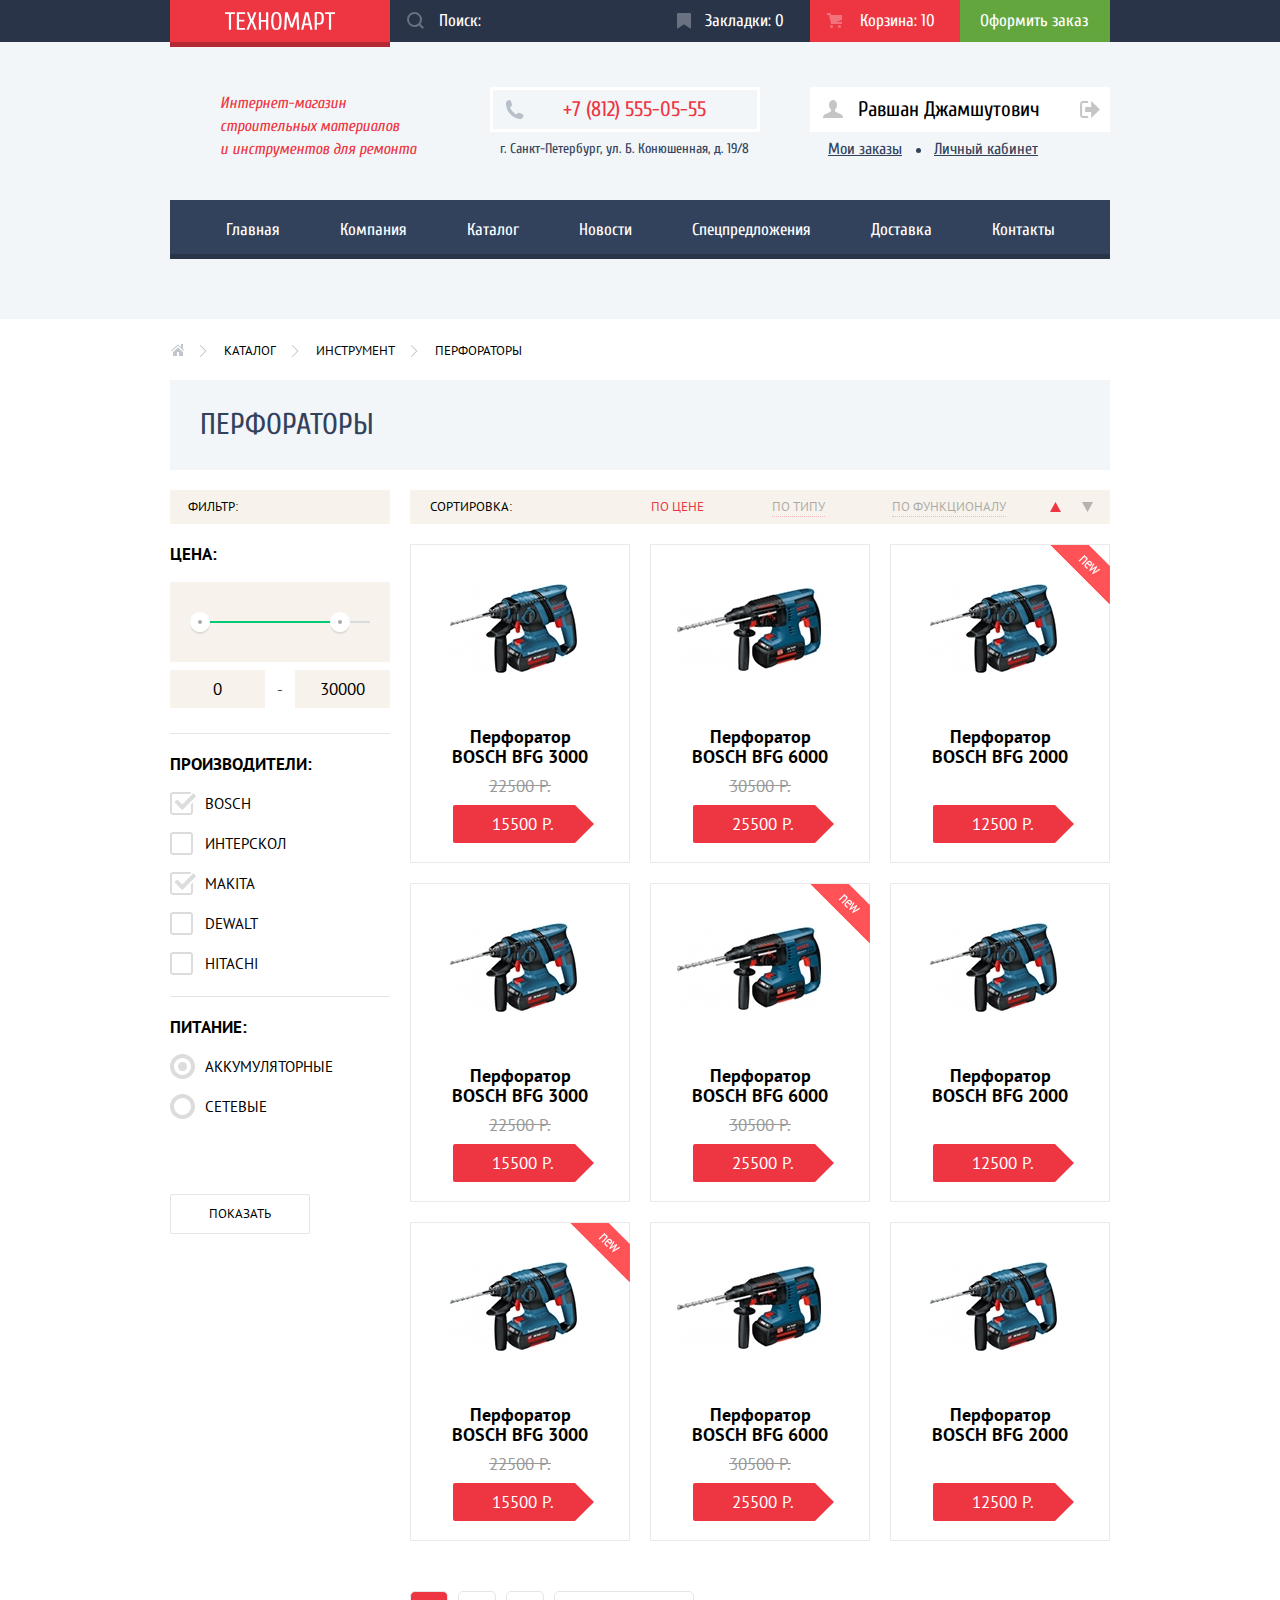
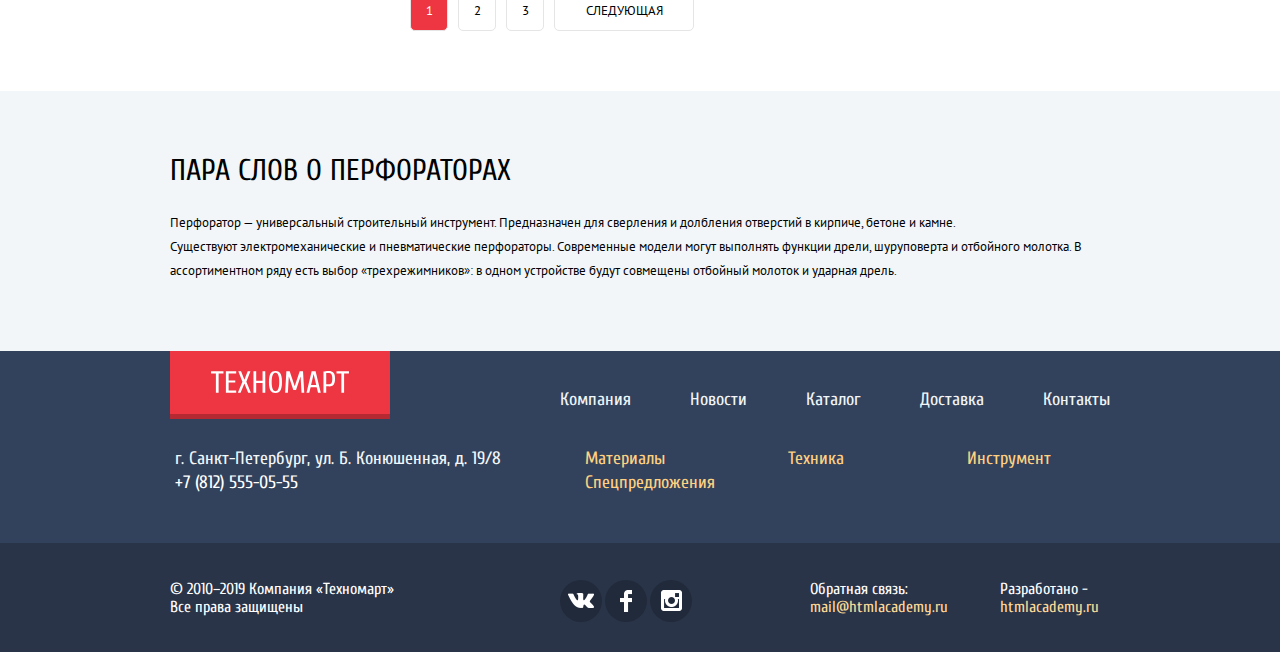
==== commit c1863efe: "Правки после первой защиты" ====
--- a/catalog.html
+++ b/catalog.html
@@ -3,9 +3,10 @@
 	<head>
 		<meta charset="UTF-8">
 		<title>Техномарт: Каталог</title>
+		<meta name="viewport" content="width=device-width">
 		<link href="https://fonts.googleapis.com/css?family=Cuprum:400,400i,700%7cPT+Sans:400,700&amp;subset=cyrillic" rel="stylesheet">
 		<link rel="stylesheet" href="css/normalize.css">
-		<link rel="stylesheet" href="css/style.css">
+		<link rel="stylesheet" href="css/style.min.css">
 	</head>
 	<body>
 		<header class="catalog-page page-header">
@@ -28,7 +29,7 @@
 				<p class="header-description">
 					Интернет-магазин
 					строительных материалов
-					и инструментов для ремонта
+					и&nbsp;инструментов для ремонта
 				</p>
 				<div class="header-contacts">
 					<a class="header-phone" href="tel:+78125550555">+7 (812) 555-05-55</a>
@@ -187,8 +188,8 @@
 										<span class="price-btn btn">15500 Р.</span>
 									</p>
 									<div class="hover-actions">
-										<button class="buy">Купить</button>
-										<button class="to-bookmarks">В закладки</button>
+										<a href="#" class="buy">Купить</a>
+										<a href="#" class="to-bookmarks">В закладки</a>
 									</div>
 								</li>
 
@@ -207,8 +208,8 @@
 										<span class="price-btn btn">25500 Р.</span>
 									</p>
 									<div class="hover-actions">
-										<button class="buy">Купить</button>
-										<button class="to-bookmarks">В закладки</button>
+										<a href="#" class="buy">Купить</a>
+										<a href="#" class="to-bookmarks">В закладки</a>
 									</div>
 								</li>
 
@@ -227,8 +228,8 @@
 										<span class="price-btn btn">12500 Р.</span>
 									</p>
 									<div class="hover-actions">
-										<button class="buy">Купить</button>
-										<button class="to-bookmarks">В закладки</button>
+										<a href="#" class="buy">Купить</a>
+										<a href="#" class="to-bookmarks">В закладки</a>
 									</div>
 								</li>
 
@@ -247,8 +248,8 @@
 										<span class="price-btn btn">15500 Р.</span>
 									</p>
 									<div class="hover-actions">
-										<button class="buy">Купить</button>
-										<button class="to-bookmarks">В закладки</button>
+										<a href="#" class="buy">Купить</a>
+										<a href="#" class="to-bookmarks">В закладки</a>
 									</div>
 								</li>
 
@@ -268,8 +269,8 @@
 										<span class="price-btn btn">25500 Р.</span>
 									</p>
 									<div class="hover-actions">
-										<button class="buy">Купить</button>
-										<button class="to-bookmarks">В закладки</button>
+										<a href="#" class="buy">Купить</a>
+										<a href="#" class="to-bookmarks">В закладки</a>
 									</div>
 								</li>
 
@@ -287,8 +288,8 @@
 										<span class="price-btn btn">12500 Р.</span>
 									</p>
 									<div class="hover-actions">
-										<button class="buy">Купить</button>
-										<button class="to-bookmarks">В закладки</button>
+										<a href="#" class="buy">Купить</a>
+										<a href="#" class="to-bookmarks">В закладки</a>
 									</div>
 								</li>
 
@@ -308,8 +309,8 @@
 										<span class="price-btn btn">15500 Р.</span>
 									</p>
 									<div class="hover-actions">
-										<button class="buy">Купить</button>
-										<button class="to-bookmarks">В закладки</button>
+										<a href="#" class="buy">Купить</a>
+										<a href="#" class="to-bookmarks">В закладки</a>
 									</div>
 								</li>
 
@@ -328,8 +329,8 @@
 										<span class="price-btn btn">25500 Р.</span>
 									</p>
 									<div class="hover-actions">
-										<button class="buy">Купить</button>
-										<button class="to-bookmarks">В закладки</button>
+										<a href="#" class="buy">Купить</a>
+										<a href="#" class="to-bookmarks">В закладки</a>
 									</div>
 								</li>
 
@@ -388,7 +389,7 @@
 					<a class="logo footer-logo" href="index.html"><img src="img/svg/logo-technomart.svg" alt="Логотип магазина Техномарт" width="138" height="23"></a>
 					<p> 
 						г. Санкт-Петербург, ул. Б. Конюшенная, д. 19/8 <br>
-						<a href="tel:+78125550555">+7 (812) 555-05-55</a>
+						<a href="tel:+78125550555">+7&nbsp;(812)&nbsp;555-05-55</a>
 					</p>
 				</div>
 				<nav class="footer-navigation">
@@ -419,11 +420,11 @@
 						<li><a class="instagram" href="https://www.instagram.com"><span class="visually-hidden">Инстаграм</span></a></li>
 					</ul>
 					<p class="feedback">
-						Обратная связь: <br>
+						Обратная связь:
 						<a href="#">mail@htmlacademy.ru</a>
 					</p>
 					<p class="developed">
-						Разработано - <br>
+						Разработано -
 						<a href="https://htmlacademy.ru/intensive/htmlcss">htmlacademy.ru</a>
 					</p>
 				</div>
@@ -442,6 +443,6 @@
 			<button class="modal-close" type="button"><span class="visually-hidden">Закрыть</span></button>
 		</section>
 		<div class="overlay"></div>
-		<script src="js/script.js"></script>
+		<script src="js/script.min.js"></script>
 	</body>
 </html>
--- a/css/style.min.css
+++ b/css/style.min.css
@@ -0,0 +1 @@
+body{min-width:960px;margin:0;padding:0;font-family:"PT Sans","Arial",sans-serif;font-size:14px;line-height:24px;color:#000;background-color:#fff}a{text-decoration:none;color:#fff}img{max-width:100%;height:auto}.visually-hidden:not(:focus):not(:active),input[type="checkbox"].visually-hidden,input[type="radio"].visually-hidden{position:absolute;width:1px;height:1px;margin:-1px;border:0;padding:0;white-space:nowrap;clip-path:inset(100%);clip:rect(0 0 0 0);overflow:hidden}.container{width:940px;margin:0 auto;padding:0 10px}.btn{display:block;box-sizing:border-box;text-align:center;background-color:#ee3643;font-family:"Cuprum","Arial",sans-serif;color:#fff;font-size:14px;line-height:18px;text-transform:uppercase;padding:10px 0;border:0;border-radius:2px;cursor:pointer}.btn:hover,.btn:focus{background-color:#ca2c37}.btn:active{background-color:#ba2732}.page-header{font-family:"Cuprum","Arial",sans-serif;font-size:17px;line-height:17px;color:#fff;padding-bottom:60px;margin-bottom:60px;background-color:#f2f6f8}.catalog-page.page-header{margin-bottom:23px}.page-header .container{display:flex}.header-top-wrapper{background-color:#293449}.header-top{margin-bottom:45px}.header-top a{color:#fff}.header-top a:active:not(.logo){opacity:.6}.logo{background-color:#ee3643;box-shadow:0 5px 0 #b52933}.logo[href]:hover,.logo[href]:focus{background-color:#ca2c37}.logo[href]:active{background-color:#ba2732}.header-logo{display:flex;align-items:center;justify-content:center;width:220px;height:42px}.search-form{position:relative;width:270px}.search-form label{position:absolute;top:12px;left:17px;width:17px;height:17px;background-image:url("../img/svg/icon-search.svg");background-repeat:no-repeat;background-position:center;opacity:.3}.user-search{box-sizing:border-box;font-family:"Cuprum","Arial",sans-serif;width:270px;min-height:42px;color:#fff;font-size:17px;line-height:18px;padding-top:12px;padding-bottom:12px;padding-left:49px;background-color:transparent;border:0}.user-search:hover{background-color:#212a3a}.user-search:hover+label{opacity:1}.user-search:focus+label{opacity:1;background-image:url("../img/svg/icon-search-1.svg")}.user-search::placeholder{opacity:1;font:inherit;color:#fff}.search-form input:focus{outline:0;background-color:#fff;color:#000}.bookmarks,.basket{display:block;position:relative;box-sizing:border-box;width:150px;padding-top:12px;padding-bottom:12px;padding-left:50px}.bookmarks{padding-left:45px}.bookmarks:hover,.bookmarks:focus,.basket:hover,.basket:focus{background-color:#212a3a}.bookmarks:active,.basket:active{background-color:#161d29}.bookmarks::before{content:"";position:absolute;top:13px;left:17px;width:14px;height:16px;opacity:.3;background-image:url("../img/svg/icon-bookmark.svg")}.basket::before{content:"";position:absolute;top:13px;left:17px;width:15px;height:15px;opacity:.3;background-image:url("../img/svg/icon-cart.svg")}.bookmarks:hover::before,.bookmarks:focus::before,.basket:hover::before,.basket:focus::before{opacity:1}.basket-active{background-color:#ee3643}.basket-active:hover,.basket-active:focus{background-color:#ca2c37}.basket-active:active{background-color:#ba2732}.place-an-order{display:block;box-sizing:border-box;width:150px;padding:12px 20px;background-color:#63a63e}.place-an-order:hover,.place-an-order:focus{background-color:#5fbb2d}.place-an-order:active{background-color:#518534}.header-middle{margin-bottom:40px}.inner.header-middle{margin-bottom:30px}.header-description{box-sizing:border-box;width:300px;font-family:"Cuprum","Arial",sans-serif;font-size:16px;line-height:23px;font-style:italic;color:#ee3643;padding:0 50px;padding-top:5px;margin:0}.header-contacts{width:300px;margin-left:auto}.header-contacts p{margin:0;margin-top:5px}.header-phone{position:relative;display:block;box-sizing:border-box;width:270px;font-size:21px;line-height:21px;color:#ee3643;padding-left:70px;padding-top:9px;padding-bottom:9px;border:3px solid #fff}.header-phone::before{content:"";position:absolute;top:10px;left:12px;width:19px;height:19px;background-image:url("../img/svg/icon-phone.svg")}.header-contacts p{font-size:14px;line-height:24px;color:#32425c;padding-left:10px}.user-navigation,.site-navigation,.loged-user-navigation{list-style:none}.user-navigation{display:flex;flex-wrap:wrap;justify-content:space-between;width:300px;padding:0;margin:0;margin-left:auto}.user-navigation a{position:relative;display:block;box-sizing:border-box;background-color:#fff;color:#000;font-size:21px;line-height:21px;padding-top:12px;padding-bottom:12px}.login-link{width:121px;padding-left:45px;margin-left:20px}.login-link::before{content:"";position:absolute;top:14px;left:14px;width:20px;height:17px;background-image:url("../img/svg/icon-login.svg")}.registration-link{width:150px;padding-left:25px}.login-link:hover span,.registration-link:hover span{color:#ee3643}.login-link:hover::before{background-image:url("../img/svg/icon-login-1.svg")}.login-link:active::before{background-image:url("../img/svg/icon-login.svg")}.login-link:active span,.registration-link:active span{color:#000;opacity:.3}.user-name{position:relative;box-sizing:border-box;display:flex;width:300px;cursor:pointer}.user-profile{width:260px;padding-left:48px}.user-profile::before{content:"";position:absolute;left:13px;top:13px;width:20px;height:18px;background-image:url("../img/svg/icon-user.svg");background-repeat:no-repeat;background-position:center}.user-logout{display:block;width:60px;background-image:url("../img/svg/icon-logout.svg");background-repeat:no-repeat;background-position:25px 14px}.user-name:hover .user-profile::before,.user-profile:focus::before{background-image:url("../img/svg/icon-user-1.svg")}.user-name:hover .user-logout,.user-logout:focus{background-image:url("../img/svg/icon-logout-1.svg")}.user-name:active .user-profile::before{background-image:url("../img/svg/icon-user.svg")}.user-name:active .user-logout{background-image:url("../img/svg/icon-logout.svg")}.user-name:active span{opacity:.3}.loged-user-navigation{display:flex;padding:0;margin:0}.loged-user-navigation a{padding-top:8px;font-family:"Cuprum","Arial",sans-serif;color:#32425c;text-decoration:underline;font-size:16px;line-height:18px;background:transparent}.my-orders{position:relative;margin-left:18px}.my-orders::after{content:"";position:absolute;right:-19px;top:16px;width:5px;height:5px;background-color:#32425c;border-radius:50%}.my-office{margin-left:32px}.loged-user-navigation a:hover{color:#ee3643}.loged-user-navigation a:active{color:#32425c;opacity:.3}.user-name{font-family:"Cuprum","Arial",sans-serif;color:#000;font-size:21px;line-height:21px;background-color:#fff}.main-navigation{display:flex;width:940px;background-color:#32425c;box-shadow:inset 0 -5px 0 #293449}.site-navigation{display:flex;flex-wrap:wrap;padding:0;margin:0 auto}.site-navigation a{display:block;vertical-align:center;color:#fff;font-size:17px;line-height:17px;padding:21px 30px}.site-navigation a:hover,.site-navigation a:focus{background-color:#293449}.site-navigation a:active{background-color:#1d2739;opacity:.5}.suggestions{margin-bottom:53px}.categories{display:flex;list-style:none;margin:0;margin-bottom:20px;padding:0}.category{width:300px;padding-bottom:23px}.category-btn{display:block;width:135px;margin-left:25px}.category h3{font-family:"Cuprum","Arial",sans-serif;color:#fff;font-size:24px;line-height:30px;font-weight:700;padding-top:22px;padding-left:23px;padding-bottom:10px;margin:0}.materials{position:relative;margin-right:20px;background-color:#ffbf47;background-image:url("../img/svg/icon-1.svg");background-position:213px 31px;background-repeat:no-repeat}.tool{margin-right:20px;background-color:#3bbce3;background-image:url("../img/svg/icon-2.svg");background-repeat:no-repeat;background-position:197px 31px}.equipment{background-color:#dc91d8;background-image:url("../img/svg/icon-3.svg");background-repeat:no-repeat;background-position:190px 31px}.slider-and-advantages{display:flex}.advantages{list-style:none;padding:0;margin:0;margin-left:auto}.discounts{margin-bottom:20px;background-color:#8ed78f;background-image:url("../img/svg/icon-4.svg");background-repeat:no-repeat;background-position:196px 26px}.free-delivery{background-color:#ffc047;background-image:url("../img/svg/icon-5.svg");background-repeat:no-repeat;background-position:191px 31px}.category-btn{background-color:rgba(0,0,0,0.1)}.category-btn:hover,.category-btn:focus{background-color:rgba(0,0,0,0.2)}.category-btn:active{background-color:rgba(0,0,0,0.3)}.slider{position:relative;width:620px;margin-right:auto}.slider-item{display:flex;flex-direction:column;height:266px}.slider-item .btn{margin-top:120px;margin-bottom:22px;margin-left:25px;width:195px}.slider-title h3{font-family:"Cuprum","Arial",sans-serif;color:#fff;font-size:36px;line-height:30px;font-weight:700;text-transform:uppercase;padding:0;padding-top:26px;padding-bottom:5px;margin:0}.slider-title{margin-left:25px}.slider-title p{font-family:"Cuprum","Arial",sans-serif;color:#fff;font-size:18px;padding:0;margin:0}.slider1-btn::before{content:"";position:absolute;left:295px;bottom:36px;width:10px;height:10px;background-color:#fff;border-radius:50%;cursor:pointer}.slider2-btn::before{content:"";position:absolute;right:295px;bottom:36px;width:10px;height:10px;background-color:#fff;border-radius:50%;cursor:pointer}.slider1-radio:checked+.slider1-btn::after{content:"";position:absolute;bottom:38px;left:297px;width:6px;height:6px;background-color:#ee3643;border-radius:50%}.slider2-radio:checked+.slider2-btn::after{content:"";position:absolute;bottom:38px;right:297px;width:6px;height:6px;background-color:#ee3643;border-radius:50%}.slider-back{display:block;position:absolute;z-index:1;left:25px;top:50%;margin-top:-20px;width:22px;height:40px;background-color:transparent;background-image:url("../img/svg/icon-left.svg");background-repeat:no-repeat;background-position:center;border:0;cursor:pointer}.slider-next{display:block;position:absolute;z-index:1;right:22px;top:50%;margin-top:-20px;width:22px;height:40px;background-color:transparent;background-image:url("../img/svg/icon-right.svg");background-repeat:no-repeat;background-position:center;border:0;cursor:pointer}.slider-drills{display:none;background-color:#34211d;background-image:url("../img/slider2.jpg");background-repeat:no-repeat;background-size:cover}.slider-perforators{display:none;background-color:#625142;background-image:url("../img/slider1.jpg");background-repeat:no-repeat;background-size:cover}.slider1-radio:checked ~ .slider-perforators{display:block}.slider2-radio:checked ~ .slider-drills{display:block}.popular-title{display:flex;margin-bottom:20px;background-color:#f9f5f0}.popular-title .btn{width:253px;margin-top:25px;margin-bottom:26px;margin-left:auto;margin-right:25px}.popular-title h2{max-width:370px;font-family:"Cuprum","Arial",sans-serif;color:#32425c;font-size:30px;line-height:30px;font-weight:400;text-transform:uppercase;margin:0;margin-top:28px;margin-bottom:30px;margin-left:30px}.popular-list{display:flex;flex-wrap:wrap;padding:0;margin:0;list-style:none}.popular-manufacturers{margin-bottom:65px}.popular-manufacturers-list{display:flex;flex-wrap:wrap;padding:0;margin:0;list-style:none}.manufacturer{width:218px;height:142px;margin-right:20px;margin-bottom:20px;background-color:#fff;border:1px solid #e5e5e5}.manufacturer a{display:flex;justify-content:center;align-items:center;width:100%;height:100%;margin:auto}.manufacturer:nth-child(4n){margin-right:0}.manufacturer a:hover,.manufacturer a:focus{box-shadow:0 10px 25px rgba(41,52,73,0.5)}.manufacturer a:active{box-shadow:0 4px 10px rgba(41,52,73,0.5);opacity:.3}.services{margin-bottom:80px;padding-top:65px;padding-bottom:5px;background-color:#f4f8f9}.services h2{font-family:"Cuprum","Arial",sans-serif;color:#000;font-size:30px;line-height:30px;font-weight:400;text-transform:uppercase;padding:0;margin:0;margin-bottom:25px}.services h3{font-family:"Cuprum","Arial",sans-serif;color:#32425c;font-size:36px;line-height:36px;font-weight:400;text-transform:uppercase;margin:0}.services p{width:398px;font-size:13px;line-height:24px;margin:0}.service-change{display:flex;padding-top:68px}.services-change-buttons{position:relative;display:flex;flex-direction:column;width:240px;margin-right:auto}.services-change-buttons::after{content:"";position:absolute;left:100%;top:-40px;margin-left:-10px;width:10px;height:280px;background-image:url("../img/png/shadow1.png");background-repeat:no-repeat;background-position:0 0}.service-change-description{width:620px;margin-left:auto}.service-btn{box-sizing:border-box;font-family:"Cuprum","Arial",sans-serif;color:#fff;font-size:21px;line-height:30px;font-weight:700;text-align:left;padding:16px 0;padding-left:22px;background-color:#32425c;border:0}.service-btn:hover,.service-btn:focus{background-color:#293449}.service-btn-active{font-family:"Cuprum","Arial",sans-serif;color:#32425c;font-size:21px;line-height:30px;font-weight:700;background-color:#fff}.service-btn-active:hover,.service-btn-active:focus{background-color:#fff}.service{padding-bottom:125px}.service h3{margin-bottom:25px}.service p{width:300px}.delivery{display:none;background-image:url("../img/png/delivery.png");background-repeat:no-repeat;background-position:100% 21px}.warranty{display:none;background-image:url("../img/png/guarantee.png");background-repeat:no-repeat;background-position:100%,21px}.credit{display:none;background-image:url("../img/png/credit.png");background-repeat:no-repeat;background-position:100%,21px}.credit p{margin-bottom:31px}.credit-request{width:195px}.columns.container{display:flex;margin-bottom:85px}.about-us{display:flex;flex-direction:column;width:519px;font-size:13px}.about-us h2{font-family:"Cuprum","Arial",sans-serif;font-size:30px;line-height:30px;text-transform:uppercase;font-weight:400;padding:0;margin:0;margin-bottom:27px}.about-us ul{list-style:none;font-family:"Cuprum","Arial",sans-serif;font-size:18px;line-height:20px;padding:0;padding-left:35px;margin:0;margin-bottom:35px}.about-us li{position:relative;display:block;margin-bottom:20px}.about-us li:last-child{margin-bottom:0}.about-us li::before{content:"";position:absolute;top:8px;left:-36px;width:25px;height:2px;background-color:#ee3643}.about-us p{margin:0;margin-bottom:23px;padding:0}.about-us .btn{width:220px;margin-top:auto}.contacts{display:flex;flex-direction:column;width:300px;margin-left:auto;font-size:13px}.contacts h2{font-family:"Cuprum","Arial",sans-serif;font-size:30px;line-height:30px;text-transform:uppercase;font-weight:400;padding:0;margin:0;margin-bottom:27px}.contacts p{width:200px;padding:0;margin:0;margin-bottom:30px}.contacts a{display:block}.contacts .btn{width:100%;margin-top:auto}.breadcrumbs{display:flex;flex-wrap:wrap;list-style:none;padding:0;margin-bottom:20px}.breadcrumbs li{position:relative;margin-right:40px}.breadcrumbs li::before{content:"";position:absolute;left:-25px;top:3px;width:8px;height:12px;background:url("../img/svg/icon-right-small.svg")}.breadcrumbs li:first-child::before{display:none}.breadcrumbs a{display:block;color:#000;font-size:13px;line-height:18px;text-transform:uppercase}.breadcrumb-index{width:14px;height:14px;background-image:url(../img/svg/icon-home.svg);background-repeat:no-repeat;background-position:0 2px}.perforators{margin-bottom:30px}.perforators h1{box-sizing:border-box;width:940px;font-family:"Cuprum","Arial",sans-serif;color:#32425c;font-size:30px;line-height:30px;font-weight:400;text-transform:uppercase;padding:30px;padding-right:0;margin:0;margin-bottom:20px;background-color:#f2f6f8}.filters-and-catalog{display:flex}.filters{width:220px}.filters fieldset{border:0;border-bottom:1px solid #e5e5e5;padding:0;margin:0;margin-bottom:15px}fieldset.power-filter{margin-bottom:55px;border-bottom:0}.filters legend{color:#000;font-size:17px;line-height:30px;text-transform:uppercase;font-weight:700;margin-bottom:13px}.filter p{box-sizing:border-box;color:#000;font-size:13px;line-height:18px;text-transform:uppercase;padding:8px 0;padding-left:18px;margin:0;margin-bottom:15px;background-color:#f7f3ec}.filter-option{margin-bottom:16px}.filter-option:last-child{margin-bottom:20px}.price-filter_range-dots{position:relative;height:80px;margin-bottom:8px;background-color:#f7f3ec}.range-dot-min{display:block;position:absolute;z-index:1;width:20px;height:22px;top:30px;left:20px;background-image:url("../img/svg/filter-button.svg");background-repeat:no-repeat;background-position:0 0}.line{position:absolute;width:152px;height:2px;top:50%;left:20px;margin-top:-1px;background-color:#00ca74}.range-dot-max{display:block;position:absolute;z-index:1;width:20px;height:22px;top:30px;right:40px;background-image:url("../img/svg/filter-button.svg");background-repeat:no-repeat;background-position:0 0}.line-after{position:absolute;width:30px;height:2px;top:50%;right:20px;margin-top:-1px;background-color:#d7dcde}.range-dot-output{display:flex;justify-content:space-between;align-items:center;margin-bottom:25px}.range-output input{width:95px;color:#000;font-size:17px;line-height:18px;text-align:center;padding:10px 0;background-color:#f7f3ec;border:0}.output-spacing{color:#444;font-size:16px;line-height:18px}.filter-input-checkbox+label,.filter-input-radio+label{font-size:15px;line-height:20px;text-transform:uppercase}.filter-input-checkbox:disabled::before,.filter-input-radio:disabled::before{opacity:.4}.filter-input-checkbox:disabled+label,.filter-input-radio:disabled+label{opacity:.4}.manufacturers-filter ul{list-style:none;padding:0;padding-left:35px;margin:0}.manufacturers-filter li{position:relative}.filter-input-checkbox+label::before{content:"";position:absolute;width:27px;height:23px;left:-35px;background-image:url("../img/svg/checkbox-off.svg");background-repeat:no-repeat;background-position:0 0;opacity:.6}.filter-input-checkbox:not([disabled])+label:hover::before,.filter-input-checkbox:not([disabled]):focus+label::before{opacity:1}.filter-input-checkbox:checked+label::before{background-image:url("../img/svg/checkbox-on.svg")}.power-filter ul{list-style:none;padding:0;padding-left:35px;margin:0}.power-filter li{position:relative}.filter-input-radio+label::before{content:"";position:absolute;width:25px;height:25px;left:-35px;top:-1px;background-image:url("../img/svg/radio-off.svg");background-repeat:no-repeat;background-position:0 0;opacity:.6}.filter-input-radio:not([disabled])+label:hover::before,.filter-input-radio:not([disabled]):focus+label::before{opacity:1}.filter-input-radio:checked+label::before{background-image:url("../img/svg/radio-on.svg")}.filter-button{font-family:"PT Sans","Arial",sans-serif;width:140px;color:#000;font-size:13px;line-height:18px;padding:10px 0;background-color:#fff;border:1px solid #e5e5e5}.filter-button:hover,.filter-button:focus{background-color:#fff;border-color:#d5d5d5}.sorting-and-catalog{width:700px;margin-left:auto}.catalog-list{display:flex;flex-wrap:wrap;list-style:none;padding:0;margin:0}.hover-actions{display:none;position:absolute;width:218px;height:165px;left:50%;top:5px;flex-direction:column;justify-content:center;margin-left:-109px;min-height:85px;background-color:#fff}.catalog-item:hover .hover-actions{display:flex}.buy{position:relative;display:block;box-sizing:border-box;width:135px;font-family:"Cuprum","Arial",sans-serif;color:#fff;font-size:14px;line-height:18px;text-transform:uppercase;text-align:center;padding:10px 0;margin:0 auto;margin-bottom:8px;background-color:#63a63e;box-shadow:inset 0 -3px 0 #367315;border-radius:2px;border:0;cursor:pointer}.buy::before{content:"";position:absolute;width:15px;height:15px;top:10px;left:14px;background-image:url("../img/svg/icon-cart.svg");background-repeat:no-repeat;background-position:0 0;opacity:.3}.buy:hover,.buy:focus{background-color:#5fbb2d}.buy:hover::before,.buy:focus::before{opacity:1}.buy:active{background-color:#518534;box-shadow:none}.to-bookmarks{display:block;box-sizing:border-box;width:135px;color:#32425c;font-family:"Cuprum","Arial",sans-serif;font-size:14px;line-height:18px;text-transform:uppercase;text-align:center;padding:9px 0;margin:0 auto;border:3px solid #63a63e;border-radius:2px;background-color:#fff;cursor:pointer}.to-bookmarks:hover,.to-bookmarks:focus{border-color:#32425c}.to-bookmarks:active{opacity:.3}.catalog-item{position:relative;display:flex;flex-direction:column;width:218px;margin-right:20px;margin-bottom:20px;background-color:#fff;border:1px solid #eaeaea}.new{position:absolute;z-index:1;width:60px;height:59px;top:0;right:-1px;background-image:url("../img/svg/new_flag.svg");background-position:0 0;background-repeat:no-repeat}.catalog-item h3{order:2;width:160px;font-size:18px;line-height:20px;font-weight:700;text-align:center;padding:0;margin:0 auto;margin-top:5px;margin-bottom:10px}.catalog-item:nth-child(3n){margin-right:0}.catalog-item-price{display:flex;flex-direction:column;align-items:center;order:3;margin-top:auto;margin-bottom:19px}.catalog-item.popular-item{margin-right:20px}.catalog-item.popular-item:nth-child(4n){margin-right:0}.catalog-item:hover,.catalog-item:focus{box-shadow:0 10px 25px rgba(41,52,73,0.5)}.product-name{color:#000;font-size:18px;line-height:20px;font-weight:700;text-align:center}.product-model{text-transform:uppercase}.old-price{color:#999;font-size:17px;line-height:18px;text-decoration:line-through;margin-bottom:10px}.price-btn{position:relative;width:140px;font-family:"PT Sans","Arial",sans-serif;font-size:17px;line-height:18px;margin-left:5px}.price-btn::after{content:"";position:absolute;top:0;right:-20px;border:19px solid white;border-left-color:#ee3643}.price-btn:hover::after,.price-btn:focus::after{border-left-color:#ca2c37}.price-btn:active::after{border-left-color:#ba2732}.sorting{display:flex;flex-wrap:wrap;width:700px;align-items:center;margin-bottom:20px;background-color:#f7f3ec}.sorting-categories{display:flex;flex-wrap:wrap;justify-content:space-between;width:355px;margin-left:139px;margin-right:44px}.sorting-direction{display:flex;flex-wrap:wrap;justify-content:space-between;align-items:center;width:60px}.sorting-categories a{color:#000;font-size:13px;line-height:18px;opacity:.3;text-transform:uppercase;border-bottom:1px dotted #ee3643}.sorting-categories a:hover,.sorting-categories a:focus{color:#000;opacity:1;border-bottom:1px solid #ee3643}.sorting h3{color:#000;font-size:13px;line-height:18px;font-weight:400;text-transform:uppercase;padding:8px 0;margin:0;margin-left:20px}.sorting-up{width:11px;margin-right:20px;opacity:.3}.sorting-down{width:11px;margin-right:17px;opacity:.3;border:0}.sorting-up:hover,.sorting-up:focus,.sorting-down:hover,.sorting-down:focus{opacity:1}a.sorting-active{color:#ee3643;opacity:1;border:0}.sorting-active path{fill:#ee3643}.pagination-list{display:flex;padding:0;margin:0;margin-bottom:60px;margin-left:240px;list-style:none}.pagination-item{display:block;box-sizing:border-box;min-width:38px;color:#000;font-size:13px;line-height:18px;text-align:center;padding:10px 0;margin-right:10px;background-color:#fff;border:1px solid #e5e5e5;border-radius:5px}.pagination-next{width:140px;text-transform:uppercase;margin-right:0}.pagination-item:hover,.pagination-item:focus{border:1px solid #bdc6ca}.pagination-item:active{border:1px solid #ee3643}.pagination-item-current{color:#fff;background-color:#ee3643}.about-perforators{background-color:#f2f6f8;padding-top:40px;padding-bottom:68px}.about-perforators h2{font-family:"Cuprum","Arial",sans-serif;color:#000;font-size:30px;line-height:30px;font-weight:400;text-transform:uppercase}.about-perforators p{color:#000;font-size:13px;line-height:24px;margin:0}.main-footer{background-color:#32425c}.main-footer .container{display:flex}.footer-navigation a:hover,.footer-navigation a:focus{text-decoration:underline}.footer-navigation a:active{text-decoration:none;opacity:.5}.footer-top{margin-bottom:30px}.footer-top p{font-family:"Cuprum","Arial",sans-serif;color:#f3f7f9;font-size:18px;line-height:24px}.footer-logo{display:flex;align-items:center;justify-content:center;width:220px;height:63px;margin-bottom:33px}.footer-top-contacts{width:380px}.footer-top-contacts p{padding-left:5px}.footer-navigation{display:flex;flex-direction:column;width:550px;margin-left:auto}.nav-top{display:flex;flex-wrap:wrap;justify-content:space-between;list-style:none;padding:0;margin:0;margin-top:37px;margin-bottom:35px}.nav-top a{font-family:"Cuprum","Arial",sans-serif;color:#f1f5f7;font-size:18px;line-height:24px}.nav-top li{margin-right:59px}.nav-top li:last-child{margin-right:0}.nav-bottom{display:flex;flex-wrap:wrap;justify-content:space-between;list-style:none;padding:0;margin:0;margin-left:25px}.nav-bottom a{font-family:"Cuprum","Arial",sans-serif;color:#ffd180;font-size:18px;line-height:24px}.nav-bottom li{margin-right:59px}.nav-bottom li:last-child{margin-right:0}.footer-bottom{background-color:#293449;font-family:"Cuprum","Arial",sans-serif;padding-top:37px;padding-bottom:30px}.footer-bottom .container{display:flex}.copyright{width:230px;color:#fff;font-size:16px;line-height:18px;padding:0;margin:0}.social{display:flex;flex-wrap:wrap;width:150px;padding:0;margin:0;margin-left:auto;list-style:none}.social li{margin-right:3px;text-align:center}.social a:hover,.social a:focus,.social a:active{background-color:#ee3643}.social a{display:block;width:42px;height:42px;background-color:#212a3a;border-radius:50%}.vk{background-image:url("../img/svg/vk-icon.svg");background-repeat:no-repeat;background-position:center}.facebook{background-image:url("../img/svg/fb-icon.svg");background-repeat:no-repeat;background-position:center}.instagram{background-image:url("../img/svg/insta-icon.svg");background-repeat:no-repeat;background-position:center}.feedback{width:140px;color:#fff;font-size:16px;line-height:18px;margin:0;margin-left:100px}.feedback a{color:#ffda96}.feedback a:hover,.feedback a:focus{text-decoration:underline}.feedback a:active{color:#ee3643;text-decoration:none}.developed{box-sizing:border-box;width:140px;color:#fff;font-size:16px;line-height:18px;padding-left:30px;margin:0;margin-left:20px}.developed a{color:#ffda96}.developed a:hover,.developed a:focus{text-decoration:underline}.developed a:active{color:#ee3643;text-decoration:none}@-webkit-keyframes show{0%{-webkit-transform:scale(0);transform:scale(0)}50%{-webkit-transform:scale(1.2);transform:scale(1.2)}100%{-webkit-transform:scale(1);transform:scale(1)}}@keyframes show{0%{-webkit-transform:scale(0);transform:scale(0)}50%{-webkit-transform:scale(1.2);transform:scale(1.2)}100%{-webkit-transform:scale(1);transform:scale(1)}}@-webkit-keyframes shake{0%,100%{-webkit-transform:translateX(0);transform:translateX(0)}10%,30%,50%,70%,90%{-webkit-transform:translateX(-10px);transform:translateX(-10px)}20%,40%,60%,80%{-webkit-transform:translateX(10px);transform:translateX(10px)}}@keyframes shake{0%,100%{-webkit-transform:translateX(0);transform:translateX(0)}10%,30%,50%,70%,90%{-webkit-transform:translateX(-10px);transform:translateX(-10px)}20%,40%,60%,80%{-webkit-transform:translateX(10px);transform:translateX(10px)}}.modal-write-us{display:none;position:fixed;z-index:5;width:620px;top:50%;left:50%;margin-left:-310px;margin-top:-237px;box-shadow:0 20px 40px rgba(0,0,0,0.75);border-top:7px solid #ee3643;background-color:#fff}.write-us-input{display:flex;flex-wrap:wrap;justify-content:space-between;padding:0 80px;margin-bottom:37px}.write-us-button{background-color:#f4f4f4;padding:37px 0}.write-us-form .btn{width:460px;border:0;margin:0 auto}.write-us-form label{display:block;font-family:"Cuprum","Arial",sans-serif;font-size:18px;line-height:18px;font-weight:400;margin-bottom:13px}.write-us-name,.write-us-mail{width:220px;padding:0;margin:0;margin-top:48px;margin-bottom:22px}.write-us-text{padding:0;margin:0}.write-us-name input,.write-us-mail input,.write-us-text textarea{box-sizing:border-box;width:100%;padding-top:12px;padding-bottom:13px;padding-left:14px;border:2px solid #dee3e4;border-radius:2px;outline:0}.write-us-text textarea{width:460px;min-height:110px}.write-us-name input::placeholder,.write-us-mail input::placeholder,.write-us-text textarea::placeholder{font-size:13px;line-height:18px;color:#999}.write-us-name input:hover,.write-us-mail input:hover,.write-us-text textarea:hover{border-color:#b5b5b5}.write-us-name input:focus,.write-us-mail input:focus,.write-us-text textarea:focus{border-color:#ee3643}.modal-map{display:none;position:fixed;z-index:5;width:940px;height:446px;top:50%;left:50%;margin-left:-470px;margin-top:-223px;background-color:#565656;box-shadow:0 0 15px 1px rgba(47,42,43,0.5)}.modal-map iframe{position:relative;z-index:5;border:0}.modal-map p{position:absolute;z-index:4;top:0;left:0;padding:0;margin:0}.modal-close{position:absolute;z-index:5;width:21px;height:21px;top:9px;right:9px;background-color:transparent;background-image:url(../img/svg/form-2.svg);background-repeat:no-repeat;background-position:center;border:0;cursor:pointer}.modal-added{display:none;position:fixed;z-index:5;width:620px;top:50%;left:50%;margin-top:-143px;margin-left:-310px;background-color:#f1f1f1;box-shadow:0 20px 40px rgba(41,52,73,0.75);border-top:7px solid #ee3643}.item-added{color:#000;font-family:"Cuprum","Arial",sans-serif;font-size:30px;font-weight:400;line-height:30px;padding:68px 0;padding-left:180px;margin:0}.item-added::before{content:"";position:absolute;width:66px;height:66px;top:54px;left:81px;background-image:url("../img/svg/icon-mark.svg")}.added-bg{background-color:#fff}.added-btns{display:flex;padding:37px 0}.order-btn{width:220px;margin-left:auto}.button-continue{width:220px;color:#000;margin-right:auto;margin-left:20px;background-color:#fff}.button-continue:hover,.button-continue:focus{background-color:#fff;opacity:.5}.overlay{display:none;position:fixed;z-index:3;width:100%;height:100%;top:0;left:0;background-color:rgba(0,0,0,0.5)}.modal-show{display:block;animation:show .6s}.modal-error{animation:shake .6s}.show{display:block}